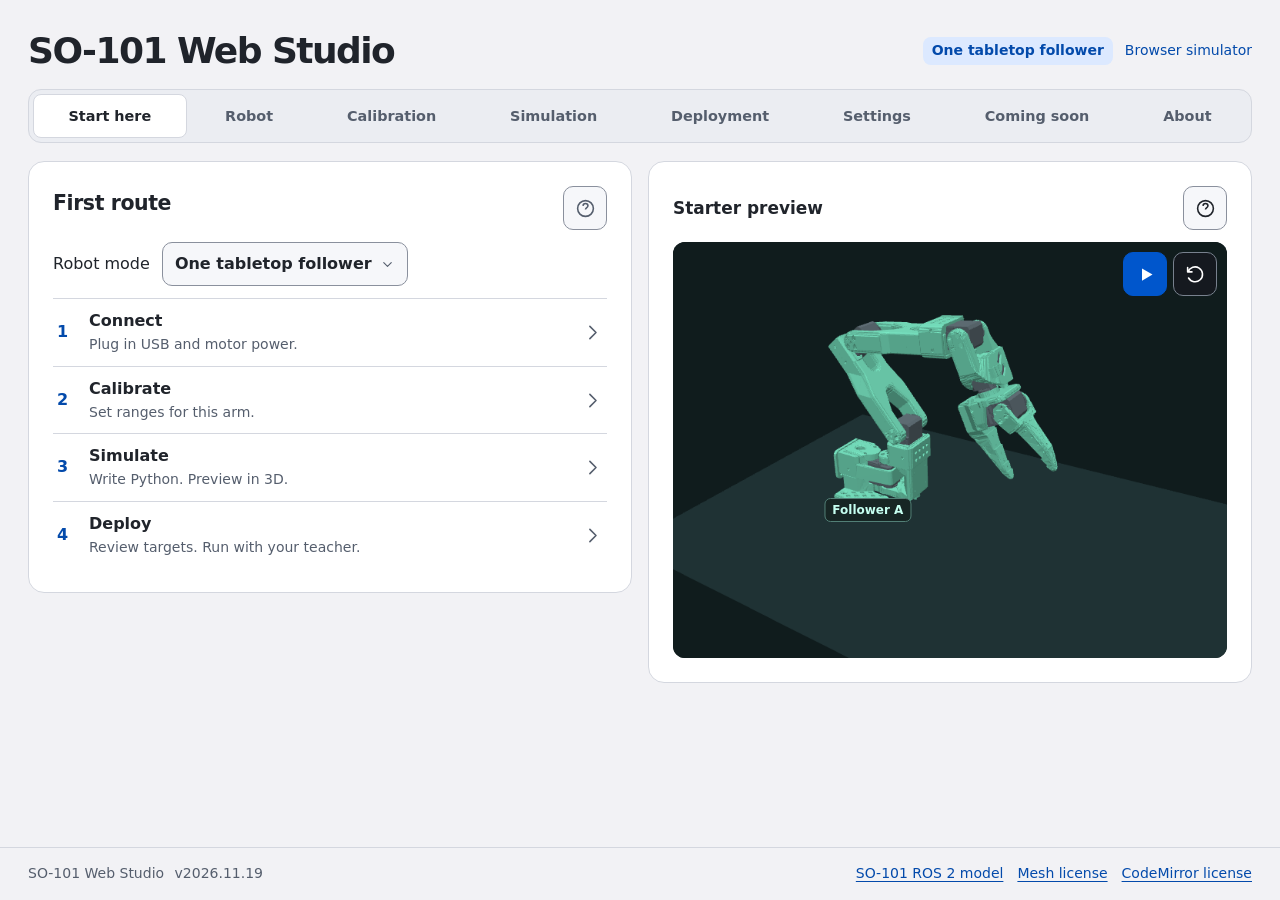
==== index.html @ 52e13923 "Give each arm independent cards and require explicit route targets" ====
<!doctype html>
<html lang="en">
<meta charset="utf-8">
<meta name="viewport" content="width=device-width,initial-scale=1">
<title>SO-101 Web Studio</title>
<link rel="stylesheet" href="vendor/codemirror.css">
<link rel="stylesheet" href="vendor/codemirror-theme.css">
<link rel="stylesheet" href="vendor/codemirror-hint.css">
<link rel="stylesheet" href="studio.css?v=independent-cards">
<link rel="stylesheet" href="studio-editor.css?v=export-editor">
<link rel="stylesheet" href="codebook.css?v=independent-cards">
<svg class="studio-glyphs" xmlns="http://www.w3.org/2000/svg" aria-hidden="true" width="0" height="0">
  <symbol id="glyph-help" viewBox="0 0 24 24"><circle cx="12" cy="12" r="9"/><path d="M9.2 9a2.8 2.8 0 0 1 5.6 0c0 2-2.8 2.1-2.8 4.2m0 3.2h.01"/></symbol>
  <symbol id="glyph-close" viewBox="0 0 24 24"><path d="m6 6 12 12M18 6 6 18"/></symbol>
  <symbol id="glyph-expand" viewBox="0 0 24 24"><path d="M8 4H4v4m12-4h4v4M4 16v4h4m12-4v4h-4"/></symbol>
  <symbol id="glyph-collapse" viewBox="0 0 24 24"><path d="M4 8h4V4m12 4h-4V4M4 16h4v4m12-4h-4v4"/></symbol>
  <symbol id="glyph-play" viewBox="0 0 24 24"><path d="m8 5 12 7-12 7z" fill="currentColor" stroke="none"/></symbol>
  <symbol id="glyph-stop" viewBox="0 0 24 24"><rect x="6" y="6" width="12" height="12" rx="2" fill="currentColor" stroke="none"/></symbol>
  <symbol id="glyph-reset" viewBox="0 0 24 24"><path d="M3 4v5h5M3.5 9a8.5 8.5 0 1 1 .6 7"/></symbol>
  <symbol id="glyph-sidebar" viewBox="0 0 24 24"><rect x="3" y="5" width="18" height="14" rx="2"/><path d="M14 5v14m3-10h1m-1 3h1"/></symbol>
  <symbol id="glyph-next" viewBox="0 0 24 24"><path d="m9 5 7 7-7 7"/></symbol>
  <symbol id="glyph-download" viewBox="0 0 24 24"><path d="M12 3v12m-4-4 4 4 4-4M4 16v4h16v-4"/></symbol>
  <symbol id="glyph-upload" viewBox="0 0 24 24"><path d="M12 16V4m-4 4 4-4 4 4M4 16v4h16v-4"/></symbol>
  <symbol id="glyph-copy" viewBox="0 0 24 24"><rect x="8" y="8" width="12" height="12" rx="2"/><path d="M16 4H6a2 2 0 0 0-2 2v10"/></symbol>
  <symbol id="glyph-folder" viewBox="0 0 24 24"><path d="M3 7a2 2 0 0 1 2-2h5l2 2h7a2 2 0 0 1 2 2v8a2 2 0 0 1-2 2H5a2 2 0 0 1-2-2z"/></symbol>
  <symbol id="glyph-trash" viewBox="0 0 24 24"><path d="M4 7h16M9 7V4h6v3m3 0-1 13H7L6 7m4 4v5m4-5v5"/></symbol>
  <symbol id="glyph-save" viewBox="0 0 24 24"><path d="M5 3h12l4 4v14H3V3h2m3 0v6h8V3M7 21v-8h10v8"/></symbol>
  <symbol id="glyph-chevron" viewBox="0 0 24 24"><path d="m6 9 6 6 6-6"/></symbol>
  <symbol id="glyph-check" viewBox="0 0 24 24"><path d="m5 12 4 4L19 6"/></symbol>
  <symbol id="glyph-code" viewBox="0 0 24 24"><path d="m8 7-5 5 5 5m8-10 5 5-5 5m-3-13-2 16"/></symbol>
  <symbol id="glyph-eye" viewBox="0 0 24 24"><path d="M2 12s3.6-6 10-6 10 6 10 6-3.6 6-10 6-10-6-10-6Z"/><circle cx="12" cy="12" r="2.5"/></symbol>
  <symbol id="glyph-new-file" viewBox="0 0 24 24"><path d="M13 3H6a2 2 0 0 0-2 2v14a2 2 0 0 0 2 2h12a2 2 0 0 0 2-2V10l-7-7Zm0 0v7h7M12 13v5m-2.5-2.5h5"/></symbol>
  <symbol id="glyph-search" viewBox="0 0 24 24"><circle cx="10.5" cy="10.5" r="5.7"/><path d="m15 15 5 5"/></symbol>
  <symbol id="glyph-position" viewBox="0 0 24 24"><circle cx="12" cy="12" r="5.5"/><circle cx="12" cy="12" r="1.7"/><path d="M12 2v3m0 14v3M2 12h3m14 0h3"/></symbol>
  <symbol id="glyph-more" viewBox="0 0 24 24"><circle cx="5" cy="12" r="1"/><circle cx="12" cy="12" r="1"/><circle cx="19" cy="12" r="1"/></symbol>
  <symbol id="glyph-archive" viewBox="0 0 24 24"><rect x="3" y="4" width="18" height="5" rx="1"/><path d="M5 9v10a1 1 0 0 0 1 1h12a1 1 0 0 0 1-1V9m-9 4h4"/></symbol>
  <symbol id="glyph-attach" viewBox="0 0 24 24"><path d="M9 15l6-6m-8 7-1 1a3 3 0 0 1-4-4l5-5a3 3 0 0 1 4 0m6 0 1-1a3 3 0 0 1 4 4l-5 5a3 3 0 0 1-4 0"/></symbol>
  <symbol id="glyph-settings" viewBox="0 0 24 24"><path d="M4 7h16M4 17h16M8 4v6m8 4v6"/><circle cx="8" cy="7" r="2"/><circle cx="16" cy="17" r="2"/></symbol>
</svg>
<main id="studio">
<header>
  <h1>SO-101 Web Studio</h1>
  <div class="studio-header-status">
    <p id="mode-status" role="status"></p>
    <p id="connection" class="status" role="status">Browser simulator</p>
  </div>
</header>
<nav aria-label="Studio workspace" role="tablist" class="workspace-tabs">
  <button type="button" id="tab-getting-started" role="tab" aria-selected="true" aria-controls="getting-started" tabindex="0" data-view="getting-started">Start here</button>
  <button type="button" id="tab-hardware" role="tab" aria-selected="false" aria-controls="hardware" tabindex="-1" data-view="hardware">Robot</button>
  <button type="button" id="tab-calibration" role="tab" aria-selected="false" aria-controls="calibration" tabindex="-1" data-view="calibration">Calibration</button>
  <button type="button" id="tab-program" role="tab" aria-selected="false" aria-controls="program" tabindex="-1" data-view="program">Simulation</button>
  <button type="button" id="tab-deployment" role="tab" aria-selected="false" aria-controls="deployment" tabindex="-1" data-view="deployment">Deployment</button>
  <button type="button" id="tab-settings" role="tab" aria-selected="false" aria-controls="settings" tabindex="-1" data-view="settings">Settings</button>
  <button type="button" id="tab-roadmap" role="tab" aria-selected="false" aria-controls="roadmap" tabindex="-1" data-view="roadmap">Coming soon</button>
  <button type="button" id="tab-about" role="tab" aria-selected="false" aria-controls="about" tabindex="-1" data-view="about">About</button>
</nav>
<div class="workspace-tools" aria-label="Workspace tools">
  <button id="codebook-switch" type="button" class="icon-action" role="switch" aria-label="Codebook" aria-checked="false" aria-controls="codebook-panel" hidden><svg viewBox="0 0 24 24" width="21" height="21" fill="none" stroke="currentColor" stroke-width="1.8" stroke-linecap="round" stroke-linejoin="round" aria-hidden="true" focusable="false"><use href="#glyph-sidebar"/></svg></button>
</div>
<section id="getting-started" role="tabpanel" aria-labelledby="tab-getting-started">
  <div class="start-layout">
    <div class="start-steps">
      <div class="rail"><h2>First route</h2><button type="button" class="icon-action card-help" data-help-view="getting-started" aria-label="Help with robot mode" aria-haspopup="dialog"><svg viewBox="0 0 24 24" width="21" height="21" fill="none" stroke="currentColor" stroke-width="1.8" aria-hidden="true"><use href="#glyph-help"/></svg></button></div>
      <div class="mode-picker">
        <label for="robot-mode">Robot mode</label>
        <select id="robot-mode"></select>
      </div>
      <p id="mode-message" class="status" role="status"></p>
      <ol aria-label="First route steps">
        <li><button type="button" data-open-tab="hardware"><span><strong>Connect</strong><small id="guide-connect-step">Plug in USB and motor power.</small></span><svg viewBox="0 0 24 24" width="21" height="21" fill="none" stroke="currentColor" stroke-width="1.8" stroke-linecap="round" stroke-linejoin="round" aria-hidden="true" focusable="false"><use href="#glyph-next"/></svg></button></li>
        <li><button type="button" data-open-tab="calibration"><span><strong>Calibrate</strong><small id="guide-calibrate-step">Set ranges for this arm.</small></span><svg viewBox="0 0 24 24" width="21" height="21" fill="none" stroke="currentColor" stroke-width="1.8" stroke-linecap="round" stroke-linejoin="round" aria-hidden="true" focusable="false"><use href="#glyph-next"/></svg></button></li>
        <li><button type="button" data-open-tab="program"><span><strong>Simulate</strong><small>Write Python. Preview in 3D.</small></span><svg viewBox="0 0 24 24" width="21" height="21" fill="none" stroke="currentColor" stroke-width="1.8" stroke-linecap="round" stroke-linejoin="round" aria-hidden="true" focusable="false"><use href="#glyph-next"/></svg></button></li>
        <li><button type="button" data-open-tab="deployment"><span><strong>Deploy</strong><small>Review targets. Run with your teacher.</small></span><svg viewBox="0 0 24 24" width="21" height="21" fill="none" stroke="currentColor" stroke-width="1.8" stroke-linecap="round" stroke-linejoin="round" aria-hidden="true" focusable="false"><use href="#glyph-next"/></svg></button></li>
      </ol>
    </div>
    <section class="panel start-demo" aria-labelledby="guide-example">
      <div class="rail"><h3 id="guide-example">Starter preview</h3><button type="button" class="icon-action card-help" data-help-view="preview" aria-label="Help with starter preview" aria-haspopup="dialog"><svg viewBox="0 0 24 24" width="21" height="21" fill="none" stroke="currentColor" stroke-width="1.8" aria-hidden="true"><use href="#glyph-help"/></svg></button></div>
      <div class="preview-stage">
        <canvas id="guide-model" width="720" height="540" tabindex="0" aria-label="Starter preview. Drag or use arrow keys to orbit."></canvas>
        <span id="guide-label-a" class="preview-label" hidden></span>
        <span id="guide-label-b" class="preview-label follower-b" hidden></span>
        <div class="preview-reset preview-actions">
        <button id="guide-play" type="button" class="icon-action primary" aria-label="Play 3D example" disabled><svg viewBox="0 0 24 24" width="21" height="21" fill="none" stroke="currentColor" stroke-width="1.8" stroke-linecap="round" stroke-linejoin="round" aria-hidden="true" focusable="false"><use href="#glyph-play"/></svg></button>
        <button id="guide-camera" type="button" class="icon-action" aria-label="Reset demo view"><svg viewBox="0 0 24 24" width="21" height="21" fill="none" stroke="currentColor" stroke-width="1.8" stroke-linecap="round" stroke-linejoin="round" aria-hidden="true" focusable="false"><use href="#glyph-reset"/></svg></button>
        </div>
      </div>
      <p id="guide-status" class="status" role="status"></p>
    </section>
  </div>
</section>
<div id="program" role="tabpanel" aria-labelledby="tab-program" class="grid" hidden>
  <section class="panel" id="program-editor">
    <div class="rail"><h2><label for="code">Python editor</label></h2><button type="button" class="icon-action card-help" data-help-view="program" aria-label="Help with Python editor" aria-haspopup="dialog"><svg viewBox="0 0 24 24" width="21" height="21" fill="none" stroke="currentColor" stroke-width="1.8" aria-hidden="true"><use href="#glyph-help"/></svg></button></div>
    <div class="editor-toolbar">
      <div class="editor-file-tools">
        <input id="program-name" aria-label="Program name" title="Program name" placeholder="Program name" maxlength="60" value="my-route" autocomplete="off" spellcheck="false">
        <button id="program-save" type="button" class="icon-action" aria-label="Save in browser"><svg viewBox="0 0 24 24" width="21" height="21" fill="none" stroke="currentColor" stroke-width="1.8" stroke-linecap="round" stroke-linejoin="round" aria-hidden="true" focusable="false"><use href="#glyph-save"/></svg></button>
        <button id="program-files" type="button" class="dropdown-trigger file-trigger" aria-haspopup="menu" aria-expanded="false" aria-controls="program-menu" data-studio-menu><svg viewBox="0 0 24 24" width="21" height="21" fill="none" stroke="currentColor" stroke-width="1.8" stroke-linecap="round" stroke-linejoin="round" aria-hidden="true" focusable="false"><use href="#glyph-folder"/></svg><span>Files</span><svg viewBox="0 0 24 24" width="21" height="21" fill="none" stroke="currentColor" stroke-width="1.8" stroke-linecap="round" stroke-linejoin="round" aria-hidden="true" focusable="false"><use href="#glyph-chevron"/></svg></button>
      </div>
      <div class="panel-tools">
        <button id="preview" type="button" class="icon-action primary" aria-label="Preview in 3D"><svg viewBox="0 0 24 24" width="21" height="21" fill="none" stroke="currentColor" stroke-width="1.8" stroke-linecap="round" stroke-linejoin="round" aria-hidden="true" focusable="false"><use href="#glyph-play"/></svg></button>
        <button id="stop-preview" type="button" class="icon-action" aria-label="Stop preview" disabled><svg viewBox="0 0 24 24" width="21" height="21" fill="none" stroke="currentColor" stroke-width="1.8" stroke-linecap="round" stroke-linejoin="round" aria-hidden="true" focusable="false"><use href="#glyph-stop"/></svg></button>
        <button id="expand-editor" type="button" class="icon-action" aria-pressed="false" aria-label="Expand editor"><svg viewBox="0 0 24 24" width="21" height="21" fill="none" stroke="currentColor" stroke-width="1.8" stroke-linecap="round" stroke-linejoin="round" aria-hidden="true" focusable="false"><use href="#glyph-expand"/></svg></button>
      </div>
    </div>
    <div class="editor-frame" id="editor-frame"><div class="editor-gutter" aria-hidden="true" id="code-lines">1</div><textarea id="code" spellcheck="false" autocomplete="off" autocapitalize="off" aria-label="Python program"></textarea></div>
    <p id="program-status" class="status" role="status"></p>
    <input type="file" id="program-file" accept=".py,.json" hidden>
    <div id="program-menu" class="studio-dropdown file-menu" role="menu" aria-labelledby="program-files" popover="auto">
      <div role="group" aria-label="Saved programs and files">
        <div class="menu-heading" aria-hidden="true">Programs and files</div>
        <button id="saved-programs" type="button" role="menuitem" tabindex="-1" aria-haspopup="dialog"><svg viewBox="0 0 24 24" width="21" height="21" fill="none" stroke="currentColor" stroke-width="1.8" stroke-linecap="round" stroke-linejoin="round" aria-hidden="true" focusable="false"><use href="#glyph-folder"/></svg><span>Saved programs…</span></button>
        <button id="program-import" type="button" role="menuitem" tabindex="-1"><svg viewBox="0 0 24 24" width="21" height="21" fill="none" stroke="currentColor" stroke-width="1.8" stroke-linecap="round" stroke-linejoin="round" aria-hidden="true" focusable="false"><use href="#glyph-upload"/></svg><span>Import Python or route JSON…</span></button>
        <button id="program-download" type="button" role="menuitem" tabindex="-1"><svg viewBox="0 0 24 24" width="21" height="21" fill="none" stroke="currentColor" stroke-width="1.8" stroke-linecap="round" stroke-linejoin="round" aria-hidden="true" focusable="false"><use href="#glyph-download"/></svg><span>Download Python source</span></button>
      </div>
      <div role="group" aria-label="LeRobot export">
        <div class="menu-heading" aria-hidden="true">LeRobot export</div>
        <button id="generate-function" type="button" role="menuitem" aria-haspopup="dialog" tabindex="-1"><svg viewBox="0 0 24 24" width="21" height="21" fill="none" stroke="currentColor" stroke-width="1.8" stroke-linecap="round" stroke-linejoin="round" aria-hidden="true" focusable="false"><use href="#glyph-code"/></svg><span>Generate LeRobot function</span></button>
      </div>
    </div>
  </section>
  <section id="simulation-side-panel" class="panel" aria-labelledby="side-panel-heading">
    <div class="rail"><h2 id="side-panel-heading">3D preview</h2><button type="button" class="icon-action card-help" data-help-view="preview" aria-label="Help with 3D preview" aria-haspopup="dialog"><svg viewBox="0 0 24 24" width="21" height="21" fill="none" stroke="currentColor" stroke-width="1.8" aria-hidden="true"><use href="#glyph-help"/></svg></button></div>
    <div id="viewer-panel">
      <div class="preview-stage">
        <canvas id="viewer" width="720" height="540" tabindex="0" aria-label="SO-101 preview. Drag or use arrow keys to orbit."></canvas>
        <span id="viewer-label-a" class="preview-label" hidden></span>
        <span id="viewer-label-b" class="preview-label follower-b" hidden></span>
        <button id="camera" type="button" class="icon-action preview-reset" aria-label="Reset view"><svg viewBox="0 0 24 24" width="21" height="21" fill="none" stroke="currentColor" stroke-width="1.8" stroke-linecap="round" stroke-linejoin="round" aria-hidden="true" focusable="false"><use href="#glyph-reset"/></svg></button>
      </div>
      <p id="live-pose-status" class="status" role="status" hidden></p>
      <p id="active-motor" role="status" hidden></p>
      <p id="preview-status" class="status" role="status"></p>
    </div>
  </section>
  <section id="codebook-panel" class="panel" aria-labelledby="codebook-title" hidden>
    <div class="rail"><h2 id="codebook-title" tabindex="-1">Python Codebook</h2><div class="panel-tools"><button type="button" class="icon-action card-help" data-help-view="codebook" aria-label="Help with Codebook" aria-haspopup="dialog"><svg viewBox="0 0 24 24" width="21" height="21" fill="none" stroke="currentColor" stroke-width="1.8" aria-hidden="true"><use href="#glyph-help"/></svg></button>
      <button id="close-codebook" class="icon-action" type="button" aria-label="Close Codebook"><svg viewBox="0 0 24 24" width="21" height="21" fill="none" stroke="currentColor" stroke-width="1.8" stroke-linecap="round" stroke-linejoin="round" aria-hidden="true" focusable="false"><use href="#glyph-close"/></svg></button>
    </div>
    </div>
      <div class="codebook-body" tabindex="0" role="region" aria-label="Python examples and motor reference">
        <p id="codebook-mode-note"></p>
        <h3>Motor ranges</h3>
        <p id="range-note">Select a motor to highlight it. Use the copy icon for its Python key. A connected arm uses its own calibration.</p>
        <div class="motor-guide">
          <div class="motor-figure">
            <figure class="motor-stage">
              <canvas id="motor-viewer" width="640" height="480" tabindex="0" aria-label="SO-101 motor model. Drag or use the arrow keys to turn the view."></canvas>
              <figcaption class="motor-caption" role="status">
                <strong id="motor-name">Shoulder pan</strong>
                <span id="motor-range"></span>
                <p id="motor-motion"></p>
              </figcaption>
            </figure>
            <p id="motor-view-error" role="status" hidden>The 3D view is unavailable. You can still select a motor and read its range.</p>
            <button id="motor-camera" type="button" class="icon-action" aria-label="Reset motor view"><svg viewBox="0 0 24 24" width="21" height="21" fill="none" stroke="currentColor" stroke-width="1.8" stroke-linecap="round" stroke-linejoin="round" aria-hidden="true" focusable="false"><use href="#glyph-reset"/></svg></button>
          </div>
          <table aria-label="SO-101 motor ranges and Python keys" aria-describedby="range-note">
            <thead><tr><th scope="col">Motor and Python key</th><th scope="col">Default range</th></tr></thead>
            <tbody>
              <tr><th scope="row"><div class="motor-row-controls"><button type="button" data-motor="shoulder_pan" data-motion="Turns the base left or right." aria-pressed="true"><span class="motor-label">Shoulder pan</span></button><div class="motor-key-list"><div><code>A.shoulder_pan.pos</code><button type="button" class="icon-action copy-codebook" data-copy-key="A.shoulder_pan.pos" aria-label="Copy A.shoulder_pan.pos"><svg viewBox="0 0 24 24" width="18" height="18" fill="none" stroke="currentColor" stroke-width="1.8" stroke-linecap="round" stroke-linejoin="round" aria-hidden="true" focusable="false"><use href="#glyph-copy"/></svg></button></div><div data-mode="dual" hidden><code>B.shoulder_pan.pos</code><button type="button" class="icon-action copy-codebook" data-copy-key="B.shoulder_pan.pos" aria-label="Copy B.shoulder_pan.pos"><svg viewBox="0 0 24 24" width="18" height="18" fill="none" stroke="currentColor" stroke-width="1.8" stroke-linecap="round" stroke-linejoin="round" aria-hidden="true" focusable="false"><use href="#glyph-copy"/></svg></button></div></div></div></th><td class="default-range"></td></tr>
              <tr><th scope="row"><div class="motor-row-controls"><button type="button" data-motor="shoulder_lift" data-motion="Raises or lowers the upper arm." aria-pressed="false"><span class="motor-label">Shoulder lift</span></button><div class="motor-key-list"><div><code>A.shoulder_lift.pos</code><button type="button" class="icon-action copy-codebook" data-copy-key="A.shoulder_lift.pos" aria-label="Copy A.shoulder_lift.pos"><svg viewBox="0 0 24 24" width="18" height="18" fill="none" stroke="currentColor" stroke-width="1.8" stroke-linecap="round" stroke-linejoin="round" aria-hidden="true" focusable="false"><use href="#glyph-copy"/></svg></button></div><div data-mode="dual" hidden><code>B.shoulder_lift.pos</code><button type="button" class="icon-action copy-codebook" data-copy-key="B.shoulder_lift.pos" aria-label="Copy B.shoulder_lift.pos"><svg viewBox="0 0 24 24" width="18" height="18" fill="none" stroke="currentColor" stroke-width="1.8" stroke-linecap="round" stroke-linejoin="round" aria-hidden="true" focusable="false"><use href="#glyph-copy"/></svg></button></div></div></div></th><td class="default-range"></td></tr>
              <tr><th scope="row"><div class="motor-row-controls"><button type="button" data-motor="elbow_flex" data-motion="Bends or straightens the elbow." aria-pressed="false"><span class="motor-label">Elbow flex</span></button><div class="motor-key-list"><div><code>A.elbow_flex.pos</code><button type="button" class="icon-action copy-codebook" data-copy-key="A.elbow_flex.pos" aria-label="Copy A.elbow_flex.pos"><svg viewBox="0 0 24 24" width="18" height="18" fill="none" stroke="currentColor" stroke-width="1.8" stroke-linecap="round" stroke-linejoin="round" aria-hidden="true" focusable="false"><use href="#glyph-copy"/></svg></button></div><div data-mode="dual" hidden><code>B.elbow_flex.pos</code><button type="button" class="icon-action copy-codebook" data-copy-key="B.elbow_flex.pos" aria-label="Copy B.elbow_flex.pos"><svg viewBox="0 0 24 24" width="18" height="18" fill="none" stroke="currentColor" stroke-width="1.8" stroke-linecap="round" stroke-linejoin="round" aria-hidden="true" focusable="false"><use href="#glyph-copy"/></svg></button></div></div></div></th><td class="default-range"></td></tr>
              <tr><th scope="row"><div class="motor-row-controls"><button type="button" data-motor="wrist_flex" data-motion="Tilts the gripper up or down." aria-pressed="false"><span class="motor-label">Wrist flex</span></button><div class="motor-key-list"><div><code>A.wrist_flex.pos</code><button type="button" class="icon-action copy-codebook" data-copy-key="A.wrist_flex.pos" aria-label="Copy A.wrist_flex.pos"><svg viewBox="0 0 24 24" width="18" height="18" fill="none" stroke="currentColor" stroke-width="1.8" stroke-linecap="round" stroke-linejoin="round" aria-hidden="true" focusable="false"><use href="#glyph-copy"/></svg></button></div><div data-mode="dual" hidden><code>B.wrist_flex.pos</code><button type="button" class="icon-action copy-codebook" data-copy-key="B.wrist_flex.pos" aria-label="Copy B.wrist_flex.pos"><svg viewBox="0 0 24 24" width="18" height="18" fill="none" stroke="currentColor" stroke-width="1.8" stroke-linecap="round" stroke-linejoin="round" aria-hidden="true" focusable="false"><use href="#glyph-copy"/></svg></button></div></div></div></th><td class="default-range"></td></tr>
              <tr><th scope="row"><div class="motor-row-controls"><button type="button" data-motor="wrist_roll" data-motion="Twists the gripper like a doorknob." aria-pressed="false"><span class="motor-label">Wrist roll</span></button><div class="motor-key-list"><div><code>A.wrist_roll.pos</code><button type="button" class="icon-action copy-codebook" data-copy-key="A.wrist_roll.pos" aria-label="Copy A.wrist_roll.pos"><svg viewBox="0 0 24 24" width="18" height="18" fill="none" stroke="currentColor" stroke-width="1.8" stroke-linecap="round" stroke-linejoin="round" aria-hidden="true" focusable="false"><use href="#glyph-copy"/></svg></button></div><div data-mode="dual" hidden><code>B.wrist_roll.pos</code><button type="button" class="icon-action copy-codebook" data-copy-key="B.wrist_roll.pos" aria-label="Copy B.wrist_roll.pos"><svg viewBox="0 0 24 24" width="18" height="18" fill="none" stroke="currentColor" stroke-width="1.8" stroke-linecap="round" stroke-linejoin="round" aria-hidden="true" focusable="false"><use href="#glyph-copy"/></svg></button></div></div></div></th><td class="default-range"></td></tr>
              <tr><th scope="row"><div class="motor-row-controls"><button type="button" data-motor="gripper" data-motion="Opens or closes the jaws." aria-pressed="false"><span class="motor-label">Gripper</span></button><div class="motor-key-list"><div><code>A.gripper.pos</code><button type="button" class="icon-action copy-codebook" data-copy-key="A.gripper.pos" aria-label="Copy A.gripper.pos"><svg viewBox="0 0 24 24" width="18" height="18" fill="none" stroke="currentColor" stroke-width="1.8" stroke-linecap="round" stroke-linejoin="round" aria-hidden="true" focusable="false"><use href="#glyph-copy"/></svg></button></div><div data-mode="dual" hidden><code>B.gripper.pos</code><button type="button" class="icon-action copy-codebook" data-copy-key="B.gripper.pos" aria-label="Copy B.gripper.pos"><svg viewBox="0 0 24 24" width="18" height="18" fill="none" stroke="currentColor" stroke-width="1.8" stroke-linecap="round" stroke-linejoin="round" aria-hidden="true" focusable="false"><use href="#glyph-copy"/></svg></button></div></div></div></th><td class="default-range"></td></tr>
            </tbody>
          </table>
        </div>
        <p id="codebook-copy-status" class="status" role="status"></p>

        <div class="code-example-title"><h3>1. Give a motor a target angle</h3><button type="button" class="icon-action copy-codebook" data-copy-example="codebook-example-1" aria-label="Copy example — 1. Give a motor a target angle"><svg viewBox="0 0 24 24" width="18" height="18" fill="none" stroke="currentColor" stroke-width="1.8" stroke-linecap="round" stroke-linejoin="round" aria-hidden="true" focusable="false"><use href="#glyph-copy"/></svg></button></div>
        <pre><code id="codebook-example-1">def route(robot):
    robot.send_action({"A.wrist_roll.pos": -5})
    robot.send_action({"A.wrist_roll.pos": 0})</code></pre>
        <ol>
          <li><code>def route(robot):</code> names the function. Indent its instructions by four spaces.</li>
          <li><code>robot.send_action(...)</code> gives one motor a target. The quoted key picks the motor and the number sets the angle in degrees.</li>
          <li>The wrist goes to −5° first and then 0°. Change −5 to −10 and preview again to see the difference.</li>
        </ol>

        <div class="code-example-title"><h3>2. Move a few degrees from where you start</h3><button type="button" class="icon-action copy-codebook" data-copy-example="codebook-example-2" aria-label="Copy example — 2. Move a few degrees from where you start"><svg viewBox="0 0 24 24" width="18" height="18" fill="none" stroke="currentColor" stroke-width="1.8" stroke-linecap="round" stroke-linejoin="round" aria-hidden="true" focusable="false"><use href="#glyph-copy"/></svg></button></div>
        <pre><code id="codebook-example-2">def route(robot):
    start = robot.get_observation()
    robot.send_action({"A.shoulder_pan.pos": start["A.shoulder_pan.pos"] + 8})
    robot.send_action({"A.shoulder_pan.pos": start["A.shoulder_pan.pos"]})</code></pre>
        <p><code>get_observation()</code> records the route’s starting positions. <code>start["shoulder_pan.pos"]</code> picks the base angle from those readings. If it starts at 10°, adding 8 sends it to 18°. The last line sends it back to 10°. You can skip the observation line when all targets are fixed numbers. Every key still starts with A. or B.</p>

        <div class="code-example-title"><h3>3. Open and close the gripper</h3><button type="button" class="icon-action copy-codebook" data-copy-example="codebook-example-3" aria-label="Copy example — 3. Open and close the gripper"><svg viewBox="0 0 24 24" width="18" height="18" fill="none" stroke="currentColor" stroke-width="1.8" stroke-linecap="round" stroke-linejoin="round" aria-hidden="true" focusable="false"><use href="#glyph-copy"/></svg></button></div>
        <pre><code id="codebook-example-3">def route(robot):
    robot.send_action({"A.gripper.pos": 45})
    robot.send_action({"A.gripper.pos": 33})</code></pre>
        <p>The gripper uses a percentage of its travel, from 0 to 100.</p>

        <div class="code-example-title"><h3>4. Move two joints together</h3><button type="button" class="icon-action copy-codebook" data-copy-example="codebook-example-4" aria-label="Copy example — 4. Move two joints together"><svg viewBox="0 0 24 24" width="18" height="18" fill="none" stroke="currentColor" stroke-width="1.8" stroke-linecap="round" stroke-linejoin="round" aria-hidden="true" focusable="false"><use href="#glyph-copy"/></svg></button></div>
        <pre><code id="codebook-example-4">def route(robot):
    wrist_angle: float = -5.0
    robot.send_action({
        "A.wrist_roll.pos": wrist_angle,
        "A.gripper.pos": 45,
    })
    robot.send_action({"A.wrist_roll.pos": 0, "A.gripper.pos": 33})</code></pre>
        <p>Targets inside the same <code>send_action()</code> move together. Studio waits for both targets before starting the next call. The optional <code>: float</code> type hint tells readers that the variable can contain a decimal. Use <code>: int</code> for a whole number. Type <code>robot.</code> or start typing a quoted joint key for suggestions.</p>
        <p>Try grouped moves in the 3D preview first. For a physical run, connect a calibrated arm by USB and check the path of all moving joints together before confirming.</p>

        <section id="codebook-dual-example" hidden>
        <div class="code-example-title"><h3>Move both arms and return to rest</h3><button type="button" class="icon-action copy-codebook" data-copy-example="codebook-example-5" aria-label="Copy example — Move both arms and return to rest"><svg viewBox="0 0 24 24" width="18" height="18" fill="none" stroke="currentColor" stroke-width="1.8" stroke-linecap="round" stroke-linejoin="round" aria-hidden="true" focusable="false"><use href="#glyph-copy"/></svg></button></div>
        <pre><code id="codebook-example-5">def route(robot):
    start = robot.get_observation()
    robot.send_action({
        "A.wrist_roll.pos": start["A.wrist_roll.pos"] - 5,
        "B.wrist_roll.pos": start["B.wrist_roll.pos"] + 5,
    })
    robot.send_action({
        "A.wrist_roll.pos": start["A.wrist_roll.pos"],
        "B.wrist_roll.pos": start["B.wrist_roll.pos"],
    })</code></pre>
        <ol>
          <li>A is the robot’s right arm. B is its left arm. Both face forward in the shared preview.</li>
          <li><code>start</code> records the starting positions. Each wrist’s starting angle is its rest target for this exercise.</li>
          <li>The first call moves A’s wrist −5° and B’s wrist +5° together. The second call returns both to their recorded angles.</li>
          <li>Preview first. Watch both wrist motors highlight during each step, then clear when the route ends.</li>
        </ol>
        <p>For a physical run, connect both arms and read each current pose before previewing. To start from saved rest, open Pose and rest in each arm’s actions menu and use Return to rest first.</p>
        </section>
        <div class="code-example-title"><h3>5. Repeat a move with a loop</h3><button type="button" class="icon-action copy-codebook" data-copy-example="codebook-example-6" aria-label="Copy example — 5. Repeat a move with a loop"><svg viewBox="0 0 24 24" width="18" height="18" fill="none" stroke="currentColor" stroke-width="1.8" stroke-linecap="round" stroke-linejoin="round" aria-hidden="true" focusable="false"><use href="#glyph-copy"/></svg></button></div>
        <pre><code id="codebook-example-6">def route(robot):
    start = robot.get_observation()
    turn = 6
    for attempt in range(2):
        robot.send_action({"A.shoulder_pan.pos": start["A.shoulder_pan.pos"] + (turn + attempt * 2)})
        robot.send_action({"A.shoulder_pan.pos": start["A.shoulder_pan.pos"]})</code></pre>
        <p><code>range(2)</code> repeats the indented lines twice. Python starts counting at 0, so the first turn adds 6° and the second adds 8°. Change <code>turn</code> to 3 and predict both turns before previewing. Keep each route to 32 moves or fewer.</p>

        <section data-mode="single">
        <div class="code-example-title"><h3>Export to your project</h3><button type="button" class="icon-action copy-codebook" data-copy-example="codebook-example-7" aria-label="Copy example — Export to your project"><svg viewBox="0 0 24 24" width="18" height="18" fill="none" stroke="currentColor" stroke-width="1.8" stroke-linecap="round" stroke-linejoin="round" aria-hidden="true" focusable="false"><use href="#glyph-copy"/></svg></button></div>
        <p>Open <strong>Files</strong> and choose <strong>Generate LeRobot function</strong>. The downloaded module uses your connected, calibrated <code>SO101Follower</code> with <code>use_degrees=True</code> and reads position feedback while moving.</p>
        <pre><code id="codebook-example-7">from my_route_lerobot import run_route

run_route(robot)</code></pre>
        </section>
        <section data-mode="dual" hidden>
          <h3>Save and export</h3>
          <p>Name the program and select the save icon to keep it in this browser. In Files, choose Download Python source to keep the full A/B route.</p>
          <p>Generate LeRobot function supports one named arm per export. Download Python source to keep a complete two-arm route.</p>
        </section>
        <p>In Web Studio, select <strong>Start here</strong> for connection and calibration instructions. After previewing, choose <strong>Prepare deployment</strong> and review the full route with your teacher. Select <strong>Confirm and run route</strong> once to run the moves in order.</p>
      </div>
  </section>
</div>
<div id="deployment" role="tabpanel" aria-labelledby="tab-deployment" class="grid" hidden>
  <section class="panel">
    <div class="rail"><h2>Route review</h2><button type="button" class="icon-action card-help" data-help-view="deployment" aria-label="Help with route review" aria-haspopup="dialog"><svg viewBox="0 0 24 24" width="21" height="21" fill="none" stroke="currentColor" stroke-width="1.8" aria-hidden="true"><use href="#glyph-help"/></svg></button></div>
    <p id="deployment-status" class="status" role="status">Connect a calibrated arm and preview your code to prepare a route.</p>
    <div class="actions"><button id="deploy" class="primary" disabled>Prepare deployment</button></div>
    <section id="replay" hidden>
      <h3 id="physical-title">Follower A</h3>
      <p id="step-status" class="status" role="status"></p>
      <p id="route-feedback" hidden></p>
      <ol id="route-targets" aria-label="Reviewed movement targets" hidden></ol>
      <div class="actions"><button id="move" class="primary">Confirm and run route</button><button id="stop-motion" class="stop labeled-action" disabled><svg viewBox="0 0 24 24" width="21" height="21" fill="none" stroke="currentColor" stroke-width="1.8" stroke-linecap="round" stroke-linejoin="round" aria-hidden="true" focusable="false"><use href="#glyph-stop"/></svg><span>Stop route</span></button><button id="discard">Discard remaining steps</button></div>
      <p id="move-result" class="status" role="status"></p>
    </section>
  </section>
</div>
<section id="hardware" role="tabpanel" aria-labelledby="tab-hardware" hidden>
  <div class="rail"><h2 id="hardware-title">Robot components</h2><span id="component-count"></span></div>
  <div id="robot-components" class="component-grid" aria-label="Robot components">
    <article id="component-A" class="component-card" aria-labelledby="component-title-A">
      <div class="rail"><h3 id="component-title-A">Arm A</h3><div class="panel-tools"><button type="button" class="icon-action card-help" data-help-view="hardware" data-help-component="A" aria-label="Help with arm A connection" aria-haspopup="dialog"><svg viewBox="0 0 24 24" width="21" height="21" fill="none" stroke="currentColor" stroke-width="1.8" aria-hidden="true"><use href="#glyph-help"/></svg></button></div></div>
      <p id="usb-status-A" class="component-state">Disconnected</p>
      <p id="component-servo-A" class="component-calibration">Servo settings · Not checked</p><p id="component-calibration-A" class="component-calibration">Calibration file · None selected</p>
      <div class="component-actions">
        <button type="button" class="primary" data-component="A" data-component-action="connect">Connect USB</button>
        <button id="component-menu-trigger-A" type="button" class="icon-action" aria-label="Arm A actions" aria-haspopup="menu" aria-expanded="false" aria-controls="component-menu-A" data-studio-menu><svg viewBox="0 0 24 24" width="21" height="21" fill="none" stroke="currentColor" stroke-width="1.8" aria-hidden="true"><use href="#glyph-more"/></svg></button>
        <div id="component-menu-A" class="studio-dropdown action-menu" role="menu" popover="auto" aria-label="Arm A actions"><button type="button" role="menuitem" tabindex="-1" data-component="A" data-component-action="controls"><svg viewBox="0 0 24 24" width="20" height="20" fill="none" stroke="currentColor" stroke-width="1.8" aria-hidden="true"><use href="#glyph-position"/></svg><span>Pose and rest</span></button><button type="button" role="menuitem" tabindex="-1" data-component="A" data-component-action="calibration"><svg viewBox="0 0 24 24" width="20" height="20" fill="none" stroke="currentColor" stroke-width="1.8" aria-hidden="true"><use href="#glyph-settings"/></svg><span>Calibration</span></button><button type="button" role="menuitem" tabindex="-1" data-component="A" data-component-action="settings"><svg viewBox="0 0 24 24" width="20" height="20" fill="none" stroke="currentColor" stroke-width="1.8" aria-hidden="true"><use href="#glyph-settings"/></svg><span>Settings</span></button></div>
      </div>
    </article>
    <article id="component-B" class="component-card" aria-labelledby="component-title-B" hidden>
      <div class="rail"><h3 id="component-title-B">Left arm</h3><div class="panel-tools"><button type="button" class="icon-action card-help" data-help-view="hardware" data-help-component="B" aria-label="Help with arm B connection" aria-haspopup="dialog"><svg viewBox="0 0 24 24" width="21" height="21" fill="none" stroke="currentColor" stroke-width="1.8" aria-hidden="true"><use href="#glyph-help"/></svg></button></div></div>
      <p id="usb-status-B" class="component-state">Disconnected</p>
      <p id="component-servo-B" class="component-calibration">Servo settings · Not checked</p><p id="component-calibration-B" class="component-calibration">Calibration file · None selected</p>
      <div class="component-actions">
        <button type="button" class="primary" data-component="B" data-component-action="connect">Connect USB</button>
        <button id="component-menu-trigger-B" type="button" class="icon-action" aria-label="Arm B actions" aria-haspopup="menu" aria-expanded="false" aria-controls="component-menu-B" data-studio-menu><svg viewBox="0 0 24 24" width="21" height="21" fill="none" stroke="currentColor" stroke-width="1.8" aria-hidden="true"><use href="#glyph-more"/></svg></button>
        <div id="component-menu-B" class="studio-dropdown action-menu" role="menu" popover="auto" aria-label="Arm B actions"><button type="button" role="menuitem" tabindex="-1" data-component="B" data-component-action="controls"><svg viewBox="0 0 24 24" width="20" height="20" fill="none" stroke="currentColor" stroke-width="1.8" aria-hidden="true"><use href="#glyph-position"/></svg><span>Pose and rest</span></button><button type="button" role="menuitem" tabindex="-1" data-component="B" data-component-action="calibration"><svg viewBox="0 0 24 24" width="20" height="20" fill="none" stroke="currentColor" stroke-width="1.8" aria-hidden="true"><use href="#glyph-settings"/></svg><span>Calibration</span></button><button type="button" role="menuitem" tabindex="-1" data-component="B" data-component-action="settings"><svg viewBox="0 0 24 24" width="20" height="20" fill="none" stroke="currentColor" stroke-width="1.8" aria-hidden="true"><use href="#glyph-settings"/></svg><span>Settings</span></button></div>
      </div>
    </article>
  </div>
</section>
<div id="calibration" role="tabpanel" aria-labelledby="tab-calibration" hidden></div>
<div id="settings" role="tabpanel" aria-labelledby="tab-settings" class="component-grid" hidden></div>

<section id="roadmap" class="workspace-page" role="tabpanel" aria-labelledby="tab-roadmap" hidden>
  <h2>From SO-101 to XLeRobot</h2>
  <ol class="roadmap-list">
    <li data-task-stage="single"><h3><button class="roadmap-task" type="button" data-stage-action="single">One tabletop follower<svg viewBox="0 0 24 24" width="21" height="21" fill="none" stroke="currentColor" stroke-width="1.8" stroke-linecap="round" stroke-linejoin="round" aria-hidden="true" focusable="false"><use href="#glyph-next"/></svg></button></h3><span class="stage-status">Available now</span><p>Write a Python route, preview it in 3D, then replay it over USB on one SO-101.</p></li>
    <li data-task-stage="dual"><h3><button class="roadmap-task" type="button" data-stage-action="dual">Two tabletop followers<svg viewBox="0 0 24 24" width="21" height="21" fill="none" stroke="currentColor" stroke-width="1.8" stroke-linecap="round" stroke-linejoin="round" aria-hidden="true" focusable="false"><use href="#glyph-next"/></svg></button></h3><span class="stage-status">Classroom hardware now</span><p>Calibrate each arm, then connect both and program a route for one or both followers. No cameras needed.</p></li>
    <li data-task-stage="webcams" data-requires="Two USB webcams, camera access, and object tracking for each arm."><h3><button class="roadmap-task" type="button" data-stage-action="webcams">One webcam per arm<svg viewBox="0 0 24 24" width="21" height="21" fill="none" stroke="currentColor" stroke-width="1.8" stroke-linecap="round" stroke-linejoin="round" aria-hidden="true" focusable="false"><use href="#glyph-next"/></svg></button></h3><p>Use basic computer vision to find an object. Let each arm move to its own target.</p></li>
    <li data-task-stage="depth" data-requires="A shared depth camera and a common coordinate frame for both arms."><h3><button class="roadmap-task" type="button" data-stage-action="depth">Shared depth camera<svg viewBox="0 0 24 24" width="21" height="21" fill="none" stroke="currentColor" stroke-width="1.8" stroke-linecap="round" stroke-linejoin="round" aria-hidden="true" focusable="false"><use href="#glyph-next"/></svg></button></h3><p>Locate objects in 3D and coordinate the arms for tasks such as holding with one arm and picking with the other.</p></li>
    <li data-task-stage="base" data-requires="A mobile base, drive controller, and a tested stop control."><h3><button class="roadmap-task" type="button" data-stage-action="base">Cart and mobile base<svg viewBox="0 0 24 24" width="21" height="21" fill="none" stroke="currentColor" stroke-width="1.8" stroke-linecap="round" stroke-linejoin="round" aria-hidden="true" focusable="false"><use href="#glyph-next"/></svg></button></h3><p>Mount both arms on the base. Practise driving, turning, and stopping with the arms parked.</p></li>
    <li data-task-stage="navigation" data-requires="A working base, a depth camera, and obstacle detection."><h3><button class="roadmap-task" type="button" data-stage-action="navigation">Depth-based navigation<svg viewBox="0 0 24 24" width="21" height="21" fill="none" stroke="currentColor" stroke-width="1.8" stroke-linecap="round" stroke-linejoin="round" aria-hidden="true" focusable="false"><use href="#glyph-next"/></svg></button></h3><p>Use the depth camera to see obstacles and navigate to a target.</p></li>
    <li data-task-stage="pick" data-requires="Verified base navigation and tabletop grasp routines."><h3><button class="roadmap-task" type="button" data-stage-action="pick">Navigate, then grab<svg viewBox="0 0 24 24" width="21" height="21" fill="none" stroke="currentColor" stroke-width="1.8" stroke-linecap="round" stroke-linejoin="round" aria-hidden="true" focusable="false"><use href="#glyph-next"/></svg></button></h3><p>Drive to an object, stop and line up, then use the arms to pick it up.</p></li>
    <li data-task-stage="onboard" data-requires="A Raspberry Pi or similar onboard computer, compatible drivers, and a power supply."><h3><button class="roadmap-task" type="button" data-stage-action="onboard">Onboard XLeRobot<svg viewBox="0 0 24 24" width="21" height="21" fill="none" stroke="currentColor" stroke-width="1.8" stroke-linecap="round" stroke-linejoin="round" aria-hidden="true" focusable="false"><use href="#glyph-next"/></svg></button></h3><p>Move control from the laptop to a Raspberry Pi or similar onboard computer. Run navigation, vision, and arm control together.</p></li>
  </ol>
</section>
<section id="about" class="workspace-page" role="tabpanel" aria-labelledby="tab-about" hidden>
  <h2>About Web Studio</h2>
  <p>Students learn to program a robot arm in Python, test routes on a 3D SO-101, and run reviewed routes on a real follower over USB.</p>
  <dl class="about-list">
    <div><dt>Simulation</dt><dd>Runs in the browser. No arm required.</dd></div>
    <div><dt>USB control</dt><dd>Use desktop Chrome or Edge on Mac or Windows. Connect one or two calibrated followers using separate USB adapters.</dd></div>
    <div><dt>LeRobot projects</dt><dd>Export a Python function for a connected <code>SO101Follower</code>.</dd></div>
  </dl>
  <p>Model and editor credits are in the footer.</p>
</section>
<dialog id="task-details" class="help-sheet" aria-labelledby="task-title">
  <form method="dialog">
    <div class="rail">
      <h2 id="task-title"></h2>
      <button type="submit" class="icon-action" aria-label="Close task details" autofocus><svg viewBox="0 0 24 24" width="21" height="21" fill="none" stroke="currentColor" stroke-width="1.8" stroke-linecap="round" stroke-linejoin="round" aria-hidden="true" focusable="false"><use href="#glyph-close"/></svg></button>
    </div>
    <p id="task-description"></p>
    <h3>What you’ll need</h3>
    <p id="task-requirements"></p>
  </form>
</dialog>
<dialog id="export-dialog" class="export-sheet" aria-labelledby="export-title">
  <div class="rail">
    <h2 id="export-title">LeRobot function</h2>
    <div class="panel-tools">
      <button id="copy-function" type="button" class="icon-action" aria-label="Copy function" disabled><svg viewBox="0 0 24 24" width="21" height="21" fill="none" stroke="currentColor" stroke-width="1.8" stroke-linecap="round" stroke-linejoin="round" aria-hidden="true" focusable="false"><use href="#glyph-copy"/></svg></button>
      <button id="download-function" type="button" class="icon-action" aria-label="Download function" disabled><svg viewBox="0 0 24 24" width="21" height="21" fill="none" stroke="currentColor" stroke-width="1.8" stroke-linecap="round" stroke-linejoin="round" aria-hidden="true" focusable="false"><use href="#glyph-download"/></svg></button>
      <form method="dialog"><button id="close-export" type="submit" class="icon-action" aria-label="Close export" autofocus><svg viewBox="0 0 24 24" width="21" height="21" fill="none" stroke="currentColor" stroke-width="1.8" stroke-linecap="round" stroke-linejoin="round" aria-hidden="true" focusable="false"><use href="#glyph-close"/></svg></button></form>
    </div>
  </div>
  <div id="export-loading" class="export-loading" role="status" hidden><span class="export-spinner" aria-hidden="true"></span>Generating…</div>
  <p id="export-status" class="status" role="status"></p>
  <div id="export-frame" class="editor-frame" hidden>
    <textarea id="export-code" aria-label="Generated LeRobot Python code" spellcheck="false" autocomplete="off" autocapitalize="off"></textarea>
  </div>
</dialog>
<dialog id="saved-programs-dialog" aria-labelledby="saved-programs-title">
  <div class="rail">
    <h2 id="saved-programs-title">Saved programs</h2>
    <form method="dialog"><button type="submit" class="icon-action" aria-label="Close saved programs"><svg viewBox="0 0 24 24" width="21" height="21" fill="none" stroke="currentColor" stroke-width="1.8" stroke-linecap="round" stroke-linejoin="round" aria-hidden="true" focusable="false"><use href="#glyph-close"/></svg></button></form>
  </div>
  <label for="program-library">Program</label>
  <select id="program-library"></select>
  <p id="saved-programs-status" class="status" role="status"></p>
  <div class="actions">
    <button id="program-open" type="button" class="primary" disabled>Open program</button>
    <button id="program-delete" type="button" class="icon-action" aria-label="Delete program" disabled><svg viewBox="0 0 24 24" width="21" height="21" fill="none" stroke="currentColor" stroke-width="1.8" stroke-linecap="round" stroke-linejoin="round" aria-hidden="true" focusable="false"><use href="#glyph-trash"/></svg></button>
  </div>
</dialog>
<dialog id="help-dialog" class="help-sheet" aria-labelledby="help-title">
  <form method="dialog">
    <div class="rail">
      <h2 id="help-title"></h2>
      <button type="submit" class="icon-action" aria-label="Close guide" autofocus><svg viewBox="0 0 24 24" width="21" height="21" fill="none" stroke="currentColor" stroke-width="1.8" stroke-linecap="round" aria-hidden="true"><use href="#glyph-close"/></svg></button>
    </div>
    <div id="help-content"></div>
  </form>
</dialog>
<template id="arm-controls-template">  <section data-field="component-controls" class="panel component-controls" hidden aria-labelledby="component-controls-title">
  <div class="rail"><h2 data-field="component-controls-title">Arm A controls</h2><div class="panel-tools"><button type="button" class="icon-action card-help" data-help-view="hardware" aria-label="Help with component controls" aria-haspopup="dialog"><svg viewBox="0 0 24 24" width="21" height="21" fill="none" stroke="currentColor" stroke-width="1.8" aria-hidden="true"><use href="#glyph-help"/></svg></button><button data-field="component-controls-close" type="button" class="icon-action" aria-label="Close component controls"><svg viewBox="0 0 24 24" width="21" height="21" fill="none" stroke="currentColor" stroke-width="1.8" aria-hidden="true"><use href="#glyph-close"/></svg></button></div></div>
  <p data-field="connection-instructions"></p>
  <p data-field="usb-help" class="status" role="status"></p>
  <div class="actions" role="group" aria-label="Connection">
    <button data-field="connect-usb" class="primary" hidden>Connect by USB</button>
    <button data-field="read-pose" type="button" class="icon-action" aria-label="Read current pose" disabled><svg viewBox="0 0 24 24" width="21" height="21" fill="none" stroke="currentColor" stroke-width="1.8" stroke-linecap="round" stroke-linejoin="round" aria-hidden="true" focusable="false"><use href="#glyph-position"/></svg></button>
    <button data-field="disconnect" type="button" class="icon-action" aria-label="Disconnect this arm"><svg viewBox="0 0 24 24" width="21" height="21" fill="none" stroke="currentColor" stroke-width="1.8" aria-hidden="true"><use href="#glyph-close"/></svg></button>
  </div>
  <div data-field="rest-actions" class="actions rest-actions" role="group" aria-label="Rest pose" hidden>
    <span>Rest pose</span>
    <button data-field="save-rest" type="button" class="icon-action" aria-label="Save current pose as rest" disabled><svg viewBox="0 0 24 24" width="21" height="21" fill="none" stroke="currentColor" stroke-width="1.8" stroke-linecap="round" stroke-linejoin="round" aria-hidden="true" focusable="false"><use href="#glyph-save"/></svg></button>
    <button data-field="return-rest" type="button" class="icon-action" aria-label="Return this arm to rest"><svg viewBox="0 0 24 24" width="21" height="21" fill="none" stroke="currentColor" stroke-width="1.8" aria-hidden="true"><use href="#glyph-reset"/></svg></button>
    <button data-field="stop-rest" class="stop labeled-action" hidden><svg viewBox="0 0 24 24" width="21" height="21" fill="none" stroke="currentColor" stroke-width="1.8" stroke-linecap="round" stroke-linejoin="round" aria-hidden="true" focusable="false"><use href="#glyph-stop"/></svg><span>Stop return to rest</span></button>
  </div>
  <p data-field="arm-status" class="status" role="status">Connect this arm’s USB adapter.</p>
  <pre data-field="pose-sample"></pre>
  </section></template>
<template id="arm-calibration-template">
  <section class="panel">
    <div class="rail"><h2 data-field="calibration-title" tabindex="-1">Calibrate follower A</h2><div class="panel-tools"><p data-field="cal-follower">Follower A</p><button type="button" class="icon-action card-help" data-help-view="calibration" aria-label="Help with arm calibration" aria-haspopup="dialog"><svg viewBox="0 0 24 24" width="21" height="21" fill="none" stroke="currentColor" stroke-width="1.8" aria-hidden="true"><use href="#glyph-help"/></svg></button></div></div>
    <p data-field="calibration-instructions"></p>
    <p class="servo-readback">Servo settings · <span data-field="servo-settings">Not checked</span></p>
    <div class="calibration-assignment">
      <div><strong>Calibration file</strong><p data-field="profile-calibration"></p></div>
    </div>
    <div class="actions">
      <button data-field="cal-start" class="primary">Calibrate new</button>
      <button data-field="cal-actions" type="button" class="icon-action" aria-label="Calibration actions" aria-haspopup="menu" aria-expanded="false" aria-controls="cal-actions-menu" data-studio-menu><svg viewBox="0 0 24 24" width="21" height="21" fill="none" stroke="currentColor" stroke-width="1.8" aria-hidden="true"><use href="#glyph-more"/></svg></button>
      <div data-field="cal-actions-menu" class="studio-dropdown action-menu" role="menu" aria-label="Calibration actions" popover="auto">
<button data-field="cal-apply" type="button" role="menuitem" tabindex="-1"><svg viewBox="0 0 24 24" width="20" height="20" fill="none" stroke="currentColor" stroke-width="1.8" aria-hidden="true"><use href="#glyph-reset"/></svg><span>Restore saved calibration</span></button><button data-field="cal-read" type="button" role="menuitem" tabindex="-1"><svg viewBox="0 0 24 24" width="20" height="20" fill="none" stroke="currentColor" stroke-width="1.8" aria-hidden="true"><use href="#glyph-eye"/></svg><span>Read servo settings</span></button><button data-field="cal-default" type="button" role="menuitem" tabindex="-1"><svg viewBox="0 0 24 24" width="20" height="20" fill="none" stroke="currentColor" stroke-width="1.8" aria-hidden="true"><use href="#glyph-close"/></svg><span>Clear file assignment</span></button>
      </div>
    </div>
    <div class="actions" data-field="cal-controls" hidden><button data-field="cal-next" class="primary">Capture midpoint</button><button data-field="cal-cancel">Cancel calibration</button></div>
    <p data-field="cal-status-message" class="status" role="status"></p>
    <pre data-field="arm-sample"></pre>
  </section>
  <section class="panel settings-panel">
    <div class="rail"><h2 data-field="calibration-files-title">Arm calibration files</h2><button type="button" class="icon-action card-help" data-help-view="calibration-files" aria-label="Help with calibration files" aria-haspopup="dialog"><svg viewBox="0 0 24 24" width="21" height="21" fill="none" stroke="currentColor" stroke-width="1.8" aria-hidden="true"><use href="#glyph-help"/></svg></button></div>
    <p>Use a calibration file from this same arm.</p>
    <div class="actions calibration-tools">
      <select data-field="cal-library" aria-label="Saved calibration files"></select>
      <button data-field="cal-view" type="button" class="icon-action" aria-label="View file"><svg viewBox="0 0 24 24" width="21" height="21" fill="none" stroke="currentColor" stroke-width="1.8" stroke-linecap="round" stroke-linejoin="round" aria-hidden="true" focusable="false"><use href="#glyph-eye"/></svg></button>
      <button data-field="cal-import" type="button" class="icon-action" aria-label="Import JSON"><svg viewBox="0 0 24 24" width="21" height="21" fill="none" stroke="currentColor" stroke-width="1.8" stroke-linecap="round" stroke-linejoin="round" aria-hidden="true" focusable="false"><use href="#glyph-upload"/></svg></button>
      <button data-field="cal-new" type="button" class="icon-action" aria-label="New file"><svg viewBox="0 0 24 24" width="21" height="21" fill="none" stroke="currentColor" stroke-width="1.8" stroke-linecap="round" stroke-linejoin="round" aria-hidden="true" focusable="false"><use href="#glyph-new-file"/></svg></button>
      <input data-field="cal-file" type="file" accept=".json" hidden>
    </div>
    <label for="cal-name">File name</label>
    <input data-field="cal-name" maxlength="60" placeholder="follower-a">
    <label for="cal-text">Calibration JSON</label>
    <textarea data-field="cal-text" spellcheck="false"></textarea>
    <div class="actions">
      <button data-field="cal-save" class="primary">Save calibration</button>
      <button data-field="cal-file-options" type="button" class="icon-action" aria-label="Calibration file actions" aria-haspopup="menu" aria-expanded="false" aria-controls="cal-file-menu" data-studio-menu><svg viewBox="0 0 24 24" width="21" height="21" fill="none" stroke="currentColor" stroke-width="1.8" stroke-linecap="round" stroke-linejoin="round" aria-hidden="true" focusable="false"><use href="#glyph-more"/></svg></button>
      <div data-field="cal-file-menu" class="studio-dropdown action-menu" role="menu" aria-label="Calibration file actions" popover="auto">
        <button data-field="cal-use" type="button" role="menuitem" tabindex="-1"><svg viewBox="0 0 24 24" width="21" height="21" fill="none" stroke="currentColor" stroke-width="1.8" stroke-linecap="round" stroke-linejoin="round" aria-hidden="true" focusable="false"><use href="#glyph-attach"/></svg><span>Use for this follower</span></button>
        <button data-field="cal-archive" type="button" role="menuitem" tabindex="-1"><svg viewBox="0 0 24 24" width="21" height="21" fill="none" stroke="currentColor" stroke-width="1.8" stroke-linecap="round" stroke-linejoin="round" aria-hidden="true" focusable="false"><use href="#glyph-archive"/></svg><span>Archive selected file</span></button>
      </div>
    </div>
    <p data-field="cal-files-status" class="status" role="status"></p>
  </section>
</template>
<template id="arm-settings-template">
  <section class="panel settings-panel">
    <div class="rail"><h2 data-field="settings-title" tabindex="-1">Follower A profile</h2><button type="button" class="icon-action card-help" data-help-view="settings" aria-label="Help with component settings" aria-haspopup="dialog"><svg viewBox="0 0 24 24" width="21" height="21" fill="none" stroke="currentColor" stroke-width="1.8" aria-hidden="true"><use href="#glyph-help"/></svg></button></div>
    <p data-field="settings-scope" class="status" role="status"></p>
    <div class="fields">
      <label for="profile-id">LeRobot ID</label>
      <input data-field="profile-id">
    </div>
    <div class="actions">
      <button data-field="profile-save" class="primary">Save profile</button>
      <button data-field="profile-remove" type="button">Remove profile</button>
    </div>
    <p data-field="settings-status" class="status" role="status"></p>
    <details class="settings-advanced">
      <summary>Advanced settings</summary>
      <p>Set each direction after comparing the physical joint with the 3D model.</p>
      <div class="fields">
        <div data-field="joint-fields" style="display:contents"></div>
      </div>
    </details>
  </section>
</template>
<template id="help-getting-started">
  <div data-mode="single"><ol><li>Use One tabletop follower in Robot mode. The arm is follower A.</li><li>Play the starter in the right-hand viewer, then open Simulation to edit its Python. Use Robot to set up hardware.</li><li>For hardware, connect A in Robot and set up its calibration.</li></ol></div>
  <div data-mode="dual"><ol><li>Use Two tabletop followers in Robot mode. The shared viewer labels A · Right and B · Left.</li><li>Play the starter to see both wrists move together and return.</li><li>Open Simulation and Codebook. Copy Move both arms and return to rest to practise a route that returns to its starting angles.</li><li>For hardware, connect and calibrate each follower using its own USB adapter.</li></ol></div>
</template>
<template id="help-hardware">
  <div data-mode="single"><ol><li>Secure follower A and connect motor power and USB. Use desktop Chrome or Edge and close other apps using its port.</li><li>On Arm A’s card, choose Connect USB and pick its adapter. For a new arm, use Calibration first.</li><li>Use the crosshair to read A’s current pose. Save its rest pose with the save icon.</li><li>Return A to rest shows a warning before moving. Support A before disconnecting.</li></ol></div>
  <div data-mode="dual"><ol><li>Secure both arms. Connect motor power and each arm’s USB data cable. Close other apps using the ports.</li><li>On the Right arm · A card, select Connect USB and pick A’s adapter.</li><li>On the Left arm · B card, select Connect USB and pick B’s other adapter. Check both card states.</li><li>Open Pose and rest in that arm’s actions menu for Read pose, Save rest, Return to rest, and Disconnect. Read and save rest for each arm separately.</li><li>The labels use the robot’s perspective. Match your tabletop layout to the shared preview.</li></ol></div>
</template>
<template id="help-calibration">
  <div data-mode="single"><ol><li>Disconnect follower A in Studio and support it. Choose Calibrate new, or import and save A’s existing calibration JSON.</li><li>For new calibration, put the joints near mid-travel and select Capture midpoint.</li><li>Move each joint gently through its usable range, skipping wrist roll. Select Save range.</li><li>For a saved file, choose it in Calibration files, open its actions menu, and select Use for follower A. Then open Calibration actions and choose Restore saved calibration.</li><li>Check the Calibration file and servo readback, then connect A in Robot.</li></ol></div>
  <div data-mode="dual"><ol><li>Disconnect both followers in Studio. Support the arm being calibrated.</li><li>Use the arm’s own calibration card. Servo settings and the selected JSON file are shown separately.</li><li>Choose Calibrate new and pick that arm’s adapter. Capture midpoint, move each joint gently through its usable range while skipping wrist roll, then Save range.</li><li>To restore a file, import and save JSON from that same arm. Choose Use for follower A or B in the file menu, then use Calibration actions → Restore saved calibration.</li><li>Repeat for the other arm with its own adapter and file. Each arm keeps its own calibration draft.</li><li>Return to Robot and connect both followers.</li></ol></div>
</template>
<template id="help-program">
  <div data-mode="single"><ol><li>Open Codebook for follower A’s motor keys, ranges, and copyable Python examples.</li><li>Copy an example into the Python editor. Keys such as <code>"A.wrist_roll.pos"</code> control A.</li><li>Select Play to preview. Motor highlights show which joints are moving.</li><li>Name the program and use the save icon. Files holds saved programs, Python downloads, and Generate LeRobot function.</li></ol></div>
  <div data-mode="dual"><ol><li>Open Codebook and copy Move both arms and return to rest into the Python editor.</li><li><code>A.</code> selects the right arm and <code>B.</code> the left. Put targets for both in one <code>send_action()</code> call to move them together.</li><li>Select Play. Watch both labeled arms, the wrist highlights, and their return to the recorded starting angles.</li><li>Use the explicit A. and B. keys in a two-arm route. Every action key must name A. or B.; a missing arm prefix shows an error.</li><li>Name and save the program. Files → Download Python source keeps the complete A/B route. LeRobot function generation supports a single follower for one named arm.</li></ol></div>
</template>
<template id="help-deployment">
  <div data-mode="single"><ol><li>Connect follower A and read its current pose in Robot. Open A’s Controls and use Return A to rest first if the route should start at saved rest.</li><li>Preview the code in Simulation, then select Prepare deployment.</li><li>Review A’s targets and the full path with your teacher. Keep hands clear and choose Confirm and run route once.</li><li>Watch live position feedback and motor highlights. Stop route stops the run.</li></ol></div>
  <div data-mode="dual"><ol><li>Connect both followers and read each current pose. To begin at saved rest, open Pose and rest in each arm’s actions menu and use Return to rest first.</li><li>Preview your A/B route, then select Prepare deployment. Check the follower label on every target.</li><li>Check both full paths, the space between arms, and the real mounting layout with your teacher.</li><li>Keep hands clear and select Confirm and run route once. Targets in the same call move together.</li><li>Watch both labeled arms and live feedback. Each step must finish before the next starts. Stop route stops both followers.</li></ol></div>
</template>
<template id="help-settings">
  <div data-mode="single"><ol><li>Settings edits follower A’s profile. Set its LeRobot ID if you use it in a LeRobot project.</li><li>Use Advanced settings to set joint directions after comparing A’s real motion with its preview.</li><li>Select Save profile. Remove profile removes A’s stored profile.</li><li>Use Calibration to manage A’s calibration file.</li></ol></div>
  <div data-mode="dual"><ol><li>Use the arm’s own Settings card. Check its name before editing.</li><li>Edit that follower’s LeRobot ID and, in Advanced settings, its joint directions. Select Save profile.</li><li>Switch followers and save the other profile separately. The other arm’s settings are in a separate card.</li><li>Remove profile affects the selected follower. Calibration files and rest poses are assigned separately to each arm.</li></ol></div>
</template>
<template id="help-calibration-files">
  <div data-mode="single"><ol><li>Use the import icon to load follower A’s JSON, or the new-file icon to enter it.</li><li>Name the file and choose Save calibration.</li><li>Use the eye icon to inspect a saved file. In its actions menu, choose Use for follower A.</li><li>Restore saved calibration from A’s calibration actions menu to write it to the arm.</li></ol></div>
  <div data-mode="dual"><ol><li>Each arm has its own calibration and file cards. Check the arm name before assigning a file.</li><li>Import JSON from that same arm, name it, and Save calibration.</li><li>Use the eye icon to inspect it. In its actions menu, choose Use for follower A or B.</li><li>Restore saved calibration from that arm’s calibration actions menu. Each arm keeps its own draft and assignment.</li></ol></div>
</template>
<template id="help-preview">
  <div data-mode="single"><ol><li>Play the starter or run the Python editor to see follower A’s movement.</li><li>Drag the model or use arrow keys to orbit. The reset icon restores the camera.</li><li>Yellow motors show simulated movement. Blue highlights show physical movement with live feedback.</li></ol></div>
  <div data-mode="dual"><ol><li>A · Right and B · Left share the same viewer and face forward.</li><li>Run the Python example with A. and B. targets in one call to move both together.</li><li>Watch the labeled motors highlight on their own arms, then clear at rest.</li><li>Drag or use arrow keys to orbit. Reset view restores the shared camera. Connected arms return to their live encoder poses after simulation.</li></ol></div>
</template>
<template id="help-codebook">
  <div data-mode="single"><ol><li>Select a motor to see it highlighted and read its default range.</li><li>The adjacent copy icon copies its Python key. Example copy icons preserve the whole function and its indentation.</li><li>Paste into the Python editor and preview before deploying to follower A.</li></ol></div>
  <div data-mode="dual"><ol><li>Each motor has separate A. and B. copy keys.</li><li>Copy Move both arms and return to rest for a complete two-arm route.</li><li>Keep both arm targets in one call to move them together. The example records and returns to each wrist’s starting angle.</li></ol></div>
</template>
<template id="help-roadmap">
  <div data-mode="single"><p>You are practising with follower A. Choose an available mode in Start here. Coming soon modes are disabled; their roadmap entries explain the required hardware.</p></div>
  <div data-mode="dual"><p>You are practising with both tabletop followers. The roadmap continues through cameras, coordinated actions, the mobile base, and onboard control. Coming soon modes are disabled; select their roadmap entries to read the requirements.</p></div>
</template>
<template id="help-about">
  <div data-mode="single"><p>Use Simulation to practise with follower A. Real-arm control uses desktop Chrome or Edge and USB. Use the help icon in each operating card for its steps.</p></div>
  <div data-mode="dual"><p>Use Simulation to practise with two labeled followers in the XLeRobot layout. Real-arm control uses desktop Chrome or Edge and a separate USB adapter for each follower. Use the help icon in each operating card for its steps.</p></div>
</template>
<dialog id="confirm-dialog" aria-labelledby="confirm-title">
  <form method="dialog">
    <h2 id="confirm-title">Confirm action</h2>
    <p id="confirm-message"></p>
    <div class="actions"><button value="cancel" autofocus>Cancel</button><button value="confirm" class="primary">Continue</button></div>
  </form>
</dialog>
</main>
<main id="limit-preview" hidden>
  <header><h1>SO-101 Web Studio</h1><p class="status">Simulation only · Follower A</p></header>
  <div class="grid">
    <section class="panel">
      <h2>Six-joint limit preview</h2>
      <p>Each joint goes to its calibrated minimum, back to the saved rest pose, then to its calibrated maximum and back to rest. The other five joints stay at their saved rest values.</p>
      <label for="limit-joint">Joints to preview</label>
      <div class="actions">
        <select id="limit-joint"><option value="all">All six, one at a time</option></select>
        <button id="play-limits" class="primary" disabled>Play preview</button>
        <button id="stop-limits" disabled>Stop and reset preview</button>
      </div>
      <p id="limit-status" class="status" role="status"></p>
      <ol id="limit-ranges"></ol>
      <p>The 3D model illustrates the calibrated angles. Physical clearance requires a separate check.</p>
    </section>
    <section class="panel" id="limit-viewer">
      <div class="rail"><h2>3D preview</h2></div>
    </section>
  </div>
</main>
<footer class="studio-footer">
  <div class="studio-footer-inner">
    <p>SO-101 Web Studio <span class="studio-version">v2026.11.19</span></p>
    <ul aria-label="Third-party credits and licenses">
      <li><a href="LICENSE-so101-ros2.txt">SO-101 ROS 2 model</a></li>
      <li><a href="LICENSE-meshes.txt">Mesh license</a></li>
      <li><a href="vendor/CodeMirror-LICENSE.txt">CodeMirror license</a></li>
    </ul>
  </div>
</footer>
<script src="so101-tabletop-model.js?v=20261118-simultaneous"></script>
<script src="so101-route-settings.js?v=20261118-simultaneous"></script>
<script src="so101-viewer.js?v=mode-workspaces"></script>
<script src="pages-compiler.js?v=independent-cards"></script>
<script src="pages-serial.js?v=two-followers"></script>
<script src="pages-arm.js?v=independent-cards"></script>
<script src="vendor/codemirror.js"></script>
<script src="vendor/codemirror-python.js"></script>
<script src="vendor/codemirror-hint.js"></script>
<script src="python-editor.js?v=independent-cards"></script>
<script src="codebook.js?v=independent-cards"></script>
<script src="studio-dropdowns.js?v=control-row"></script>
<script src="studio.js?v=independent-cards"></script>
</html>
---- vendor/codemirror.css ----
/* BASICS */

.CodeMirror {
  /* Set height, width, borders, and global font properties here */
  font-family: monospace;
  height: 300px;
  color: black;
  direction: ltr;
}

/* PADDING */

.CodeMirror-lines {
  padding: 4px 0; /* Vertical padding around content */
}
.CodeMirror pre.CodeMirror-line,
.CodeMirror pre.CodeMirror-line-like {
  padding: 0 4px; /* Horizontal padding of content */
}

.CodeMirror-scrollbar-filler, .CodeMirror-gutter-filler {
  background-color: white; /* The little square between H and V scrollbars */
}

/* GUTTER */

.CodeMirror-gutters {
  border-right: 1px solid #ddd;
  background-color: #f7f7f7;
  white-space: nowrap;
}
.CodeMirror-linenumbers {}
.CodeMirror-linenumber {
  padding: 0 3px 0 5px;
  min-width: 20px;
  text-align: right;
  color: #999;
  white-space: nowrap;
}

.CodeMirror-guttermarker { color: black; }
.CodeMirror-guttermarker-subtle { color: #999; }

/* CURSOR */

.CodeMirror-cursor {
  border-left: 1px solid black;
  border-right: none;
  width: 0;
}
/* Shown when moving in bi-directional text */
.CodeMirror div.CodeMirror-secondarycursor {
  border-left: 1px solid silver;
}
.cm-fat-cursor .CodeMirror-cursor {
  width: auto;
  border: 0 !important;
  background: #7e7;
}
.cm-fat-cursor div.CodeMirror-cursors {
  z-index: 1;
}
.cm-fat-cursor .CodeMirror-line::selection,
.cm-fat-cursor .CodeMirror-line > span::selection, 
.cm-fat-cursor .CodeMirror-line > span > span::selection { background: transparent; }
.cm-fat-cursor .CodeMirror-line::-moz-selection,
.cm-fat-cursor .CodeMirror-line > span::-moz-selection,
.cm-fat-cursor .CodeMirror-line > span > span::-moz-selection { background: transparent; }
.cm-fat-cursor { caret-color: transparent; }
@-moz-keyframes blink {
  0% {}
  50% { background-color: transparent; }
  100% {}
}
@-webkit-keyframes blink {
  0% {}
  50% { background-color: transparent; }
  100% {}
}
@keyframes blink {
  0% {}
  50% { background-color: transparent; }
  100% {}
}

/* Can style cursor different in overwrite (non-insert) mode */
.CodeMirror-overwrite .CodeMirror-cursor {}

.cm-tab { display: inline-block; text-decoration: inherit; }

.CodeMirror-rulers {
  position: absolute;
  left: 0; right: 0; top: -50px; bottom: 0;
  overflow: hidden;
}
.CodeMirror-ruler {
  border-left: 1px solid #ccc;
  top: 0; bottom: 0;
  position: absolute;
}

/* DEFAULT THEME */

.cm-s-default .cm-header {color: blue;}
.cm-s-default .cm-quote {color: #090;}
.cm-negative {color: #d44;}
.cm-positive {color: #292;}
.cm-header, .cm-strong {font-weight: bold;}
.cm-em {font-style: italic;}
.cm-link {text-decoration: underline;}
.cm-strikethrough {text-decoration: line-through;}

.cm-s-default .cm-keyword {color: #708;}
.cm-s-default .cm-atom {color: #219;}
.cm-s-default .cm-number {color: #164;}
.cm-s-default .cm-def {color: #00f;}
.cm-s-default .cm-variable,
.cm-s-default .cm-punctuation,
.cm-s-default .cm-property,
.cm-s-default .cm-operator {}
.cm-s-default .cm-variable-2 {color: #05a;}
.cm-s-default .cm-variable-3, .cm-s-default .cm-type {color: #085;}
.cm-s-default .cm-comment {color: #a50;}
.cm-s-default .cm-string {color: #a11;}
.cm-s-default .cm-string-2 {color: #f50;}
.cm-s-default .cm-meta {color: #555;}
.cm-s-default .cm-qualifier {color: #555;}
.cm-s-default .cm-builtin {color: #30a;}
.cm-s-default .cm-bracket {color: #997;}
.cm-s-default .cm-tag {color: #170;}
.cm-s-default .cm-attribute {color: #00c;}
.cm-s-default .cm-hr {color: #999;}
.cm-s-default .cm-link {color: #00c;}

.cm-s-default .cm-error {color: #f00;}
.cm-invalidchar {color: #f00;}

.CodeMirror-composing { border-bottom: 2px solid; }

/* Default styles for common addons */

div.CodeMirror span.CodeMirror-matchingbracket {color: #0b0;}
div.CodeMirror span.CodeMirror-nonmatchingbracket {color: #a22;}
.CodeMirror-matchingtag { background: rgba(255, 150, 0, .3); }
.CodeMirror-activeline-background {background: #e8f2ff;}

/* STOP */

/* The rest of this file contains styles related to the mechanics of
   the editor. You probably shouldn't touch them. */

.CodeMirror {
  position: relative;
  overflow: hidden;
  background: white;
}

.CodeMirror-scroll {
  overflow: scroll !important; /* Things will break if this is overridden */
  /* 50px is the magic margin used to hide the element's real scrollbars */
  /* See overflow: hidden in .CodeMirror */
  margin-bottom: -50px; margin-right: -50px;
  padding-bottom: 50px;
  height: 100%;
  outline: none; /* Prevent dragging from highlighting the element */
  position: relative;
  z-index: 0;
}
.CodeMirror-sizer {
  position: relative;
  border-right: 50px solid transparent;
}

/* The fake, visible scrollbars. Used to force redraw during scrolling
   before actual scrolling happens, thus preventing shaking and
   flickering artifacts. */
.CodeMirror-vscrollbar, .CodeMirror-hscrollbar, .CodeMirror-scrollbar-filler, .CodeMirror-gutter-filler {
  position: absolute;
  z-index: 6;
  display: none;
  outline: none;
}
.CodeMirror-vscrollbar {
  right: 0; top: 0;
  overflow-x: hidden;
  overflow-y: scroll;
}
.CodeMirror-hscrollbar {
  bottom: 0; left: 0;
  overflow-y: hidden;
  overflow-x: scroll;
}
.CodeMirror-scrollbar-filler {
  right: 0; bottom: 0;
}
.CodeMirror-gutter-filler {
  left: 0; bottom: 0;
}

.CodeMirror-gutters {
  position: absolute; left: 0; top: 0;
  min-height: 100%;
  z-index: 3;
}
.CodeMirror-gutter {
  white-space: normal;
  height: 100%;
  display: inline-block;
  vertical-align: top;
  margin-bottom: -50px;
}
.CodeMirror-gutter-wrapper {
  position: absolute;
  z-index: 4;
  background: none !important;
  border: none !important;
}
.CodeMirror-gutter-background {
  position: absolute;
  top: 0; bottom: 0;
  z-index: 4;
}
.CodeMirror-gutter-elt {
  position: absolute;
  cursor: default;
  z-index: 4;
}
.CodeMirror-gutter-wrapper ::selection { background-color: transparent }
.CodeMirror-gutter-wrapper ::-moz-selection { background-color: transparent }

.CodeMirror-lines {
  cursor: text;
  min-height: 1px; /* prevents collapsing before first draw */
}
.CodeMirror pre.CodeMirror-line,
.CodeMirror pre.CodeMirror-line-like {
  /* Reset some styles that the rest of the page might have set */
  -moz-border-radius: 0; -webkit-border-radius: 0; border-radius: 0;
  border-width: 0;
  background: transparent;
  font-family: inherit;
  font-size: inherit;
  margin: 0;
  white-space: pre;
  word-wrap: normal;
  line-height: inherit;
  color: inherit;
  z-index: 2;
  position: relative;
  overflow: visible;
  -webkit-tap-highlight-color: transparent;
  -webkit-font-variant-ligatures: contextual;
  font-variant-ligatures: contextual;
}
.CodeMirror-wrap pre.CodeMirror-line,
.CodeMirror-wrap pre.CodeMirror-line-like {
  word-wrap: break-word;
  white-space: pre-wrap;
  word-break: normal;
}

.CodeMirror-linebackground {
  position: absolute;
  left: 0; right: 0; top: 0; bottom: 0;
  z-index: 0;
}

.CodeMirror-linewidget {
  position: relative;
  z-index: 2;
  padding: 0.1px; /* Force widget margins to stay inside of the container */
}

.CodeMirror-widget {}

.CodeMirror-rtl pre { direction: rtl; }

.CodeMirror-code {
  outline: none;
}

/* Force content-box sizing for the elements where we expect it */
.CodeMirror-scroll,
.CodeMirror-sizer,
.CodeMirror-gutter,
.CodeMirror-gutters,
.CodeMirror-linenumber {
  -moz-box-sizing: content-box;
  box-sizing: content-box;
}

.CodeMirror-measure {
  position: absolute;
  width: 100%;
  height: 0;
  overflow: hidden;
  visibility: hidden;
}

.CodeMirror-cursor {
  position: absolute;
  pointer-events: none;
}
.CodeMirror-measure pre { position: static; }

div.CodeMirror-cursors {
  visibility: hidden;
  position: relative;
  z-index: 3;
}
div.CodeMirror-dragcursors {
  visibility: visible;
}

.CodeMirror-focused div.CodeMirror-cursors {
  visibility: visible;
}

.CodeMirror-selected { background: #d9d9d9; }
.CodeMirror-focused .CodeMirror-selected { background: #d7d4f0; }
.CodeMirror-crosshair { cursor: crosshair; }
.CodeMirror-line::selection, .CodeMirror-line > span::selection, .CodeMirror-line > span > span::selection { background: #d7d4f0; }
.CodeMirror-line::-moz-selection, .CodeMirror-line > span::-moz-selection, .CodeMirror-line > span > span::-moz-selection { background: #d7d4f0; }

.cm-searching {
  background-color: #ffa;
  background-color: rgba(255, 255, 0, .4);
}

/* Used to force a border model for a node */
.cm-force-border { padding-right: .1px; }

@media print {
  /* Hide the cursor when printing */
  .CodeMirror div.CodeMirror-cursors {
    visibility: hidden;
  }
}

/* See issue #2901 */
.cm-tab-wrap-hack:after { content: ''; }

/* Help users use markselection to safely style text background */
span.CodeMirror-selectedtext { background: none; }
---- vendor/codemirror-theme.css ----
/*
  Name:       material
  Author:     Mattia Astorino (http://github.com/equinusocio)
  Website:    https://material-theme.site/
*/

.cm-s-material-darker.CodeMirror {
  background-color: #212121;
  color: #EEFFFF;
}

.cm-s-material-darker .CodeMirror-gutters {
  background: #212121;
  color: #545454;
  border: none;
}

.cm-s-material-darker .CodeMirror-guttermarker,
.cm-s-material-darker .CodeMirror-guttermarker-subtle,
.cm-s-material-darker .CodeMirror-linenumber {
  color: #545454;
}

.cm-s-material-darker .CodeMirror-cursor {
  border-left: 1px solid #FFCC00;
}

.cm-s-material-darker div.CodeMirror-selected {
  background: rgba(97, 97, 97, 0.2);
}

.cm-s-material-darker.CodeMirror-focused div.CodeMirror-selected {
  background: rgba(97, 97, 97, 0.2);
}

.cm-s-material-darker .CodeMirror-line::selection,
.cm-s-material-darker .CodeMirror-line>span::selection,
.cm-s-material-darker .CodeMirror-line>span>span::selection {
  background: rgba(128, 203, 196, 0.2);
}

.cm-s-material-darker .CodeMirror-line::-moz-selection,
.cm-s-material-darker .CodeMirror-line>span::-moz-selection,
.cm-s-material-darker .CodeMirror-line>span>span::-moz-selection {
  background: rgba(128, 203, 196, 0.2);
}

.cm-s-material-darker .CodeMirror-activeline-background {
  background: rgba(0, 0, 0, 0.5);
}

.cm-s-material-darker .cm-keyword {
  color: #C792EA;
}

.cm-s-material-darker .cm-operator {
  color: #89DDFF;
}

.cm-s-material-darker .cm-variable-2 {
  color: #EEFFFF;
}

.cm-s-material-darker .cm-variable-3,
.cm-s-material-darker .cm-type {
  color: #f07178;
}

.cm-s-material-darker .cm-builtin {
  color: #FFCB6B;
}

.cm-s-material-darker .cm-atom {
  color: #F78C6C;
}

.cm-s-material-darker .cm-number {
  color: #FF5370;
}

.cm-s-material-darker .cm-def {
  color: #82AAFF;
}

.cm-s-material-darker .cm-string {
  color: #C3E88D;
}

.cm-s-material-darker .cm-string-2 {
  color: #f07178;
}

.cm-s-material-darker .cm-comment {
  color: #545454;
}

.cm-s-material-darker .cm-variable {
  color: #f07178;
}

.cm-s-material-darker .cm-tag {
  color: #FF5370;
}

.cm-s-material-darker .cm-meta {
  color: #FFCB6B;
}

.cm-s-material-darker .cm-attribute {
  color: #C792EA;
}

.cm-s-material-darker .cm-property {
  color: #C792EA;
}

.cm-s-material-darker .cm-qualifier {
  color: #DECB6B;
}

.cm-s-material-darker .cm-variable-3,
.cm-s-material-darker .cm-type {
  color: #DECB6B;
}


.cm-s-material-darker .cm-error {
  color: rgba(255, 255, 255, 1.0);
  background-color: #FF5370;
}

.cm-s-material-darker .CodeMirror-matchingbracket {
  text-decoration: underline;
  color: white !important;
}
---- vendor/codemirror-hint.css ----
.CodeMirror-hints {
  position: absolute;
  z-index: 10;
  overflow: hidden;
  list-style: none;

  margin: 0;
  padding: 2px;

  -webkit-box-shadow: 2px 3px 5px rgba(0,0,0,.2);
  -moz-box-shadow: 2px 3px 5px rgba(0,0,0,.2);
  box-shadow: 2px 3px 5px rgba(0,0,0,.2);
  border-radius: 3px;
  border: 1px solid silver;

  background: white;
  font-size: 90%;
  font-family: monospace;

  max-height: 20em;
  overflow-y: auto;
  box-sizing: border-box;
}

.CodeMirror-hint {
  margin: 0;
  padding: 0 4px;
  border-radius: 2px;
  white-space: pre;
  color: black;
  cursor: pointer;
}

li.CodeMirror-hint-active {
  background: #08f;
  color: white;
}
---- studio.css ----
:root {
  color-scheme: dark;
  --bg: #17181b;
  --panel: #202125;
  --surface: #2b2d33;
  --input: #191a1e;
  --edge: #3c3e46;
  --control-edge: #656b78;
  --muted: #bcc2ce;
  --ink: #f4f5f8;
  --accent: #9ac2ff;
  --selection: #263e60;
  --action: #80b3ff;
  --action-ink: #101e35;
  --gold: #ffca72;
  --live: #7edbfc;
  --stop: #efad91;
}
@media (prefers-color-scheme: light) {
  :root {
    color-scheme: light;
    --bg: #f2f2f5;
    --panel: #fff;
    --surface: #ebedf2;
    --input: #f6f7fa;
    --edge: #d4d7df;
    --control-edge: #8a909d;
    --muted: #555e6d;
    --ink: #20242b;
    --accent: #034aab;
    --selection: #dce9ff;
    --action: #0056cc;
    --action-ink: #fff;
    --gold: #805000;
    --live: #005578;
    --stop: #a4221e;
  }
}

* { box-sizing: border-box; }
body { margin: 0; min-height: 100dvh; display: flex; flex-direction: column; background: var(--bg); color: var(--ink); font: 16px/1.55 system-ui, sans-serif; }
main { max-width: 1280px; width: 100%; margin-inline: auto; padding: 30px 28px 52px; }
header, .rail, .actions, .workspace-tools, .panel-tools { display: flex; align-items: center; gap: 8px; flex-wrap: wrap; }
header, .rail { justify-content: space-between; }
header { gap: 10px 24px; }
h1, h2, h3, p { margin: 0; }
h1 { font-size: clamp(1.5rem, 3.2vw, 2.25rem); letter-spacing: -.043em; line-height: 1.15; }
h2 { font-size: 1.28rem; letter-spacing: -.02em; line-height: 1.25; }
h3 { font-size: 1.06rem; line-height: 1.35; }
p { margin-block: 8px; color: var(--muted); }
strong { color: var(--ink); }
a, summary { color: var(--accent); text-underline-offset: .18em; }
:focus-visible { outline: 2px solid var(--accent); outline-offset: 3px; }
button, input, select, textarea {
  color: inherit;
  font: inherit;
  background: var(--input);
  border: 1px solid var(--control-edge);
  border-radius: 10px;
  padding: 8px 12px;
  max-width: 100%;
}
button, select { min-height: 44px; }
button { cursor: pointer; font-weight: 620; }
button:hover:not(:disabled) { border-color: var(--accent); }
button:active:not(:disabled) { filter: brightness(.86); }
button:disabled { opacity: .5; cursor: default; }
button[aria-pressed="true"], button[aria-checked="true"] {
  background: var(--selection);
  border-color: var(--accent);
  color: var(--accent);
}
button.primary { background: var(--action); border-color: var(--action); color: var(--action-ink); }
button.stop { border-color: var(--stop); }
label { display: block; margin-top: 8px; }
textarea { display: block; width: 100%; min-height: 155px; resize: vertical; tab-size: 4; }
pre, code, textarea { font-family: ui-monospace, SFMono-Regular, Consolas, monospace; }
pre { margin-block: 10px; overflow-wrap: anywhere; white-space: pre-wrap; color: var(--muted); }
pre:empty { display: none; }
figure { margin: 0; }
figcaption { margin-top: 8px; color: var(--muted); font-size: .875rem; }
canvas { display: block; width: 100%; aspect-ratio: 4/3; background: #101c1d; border-radius: 12px; cursor: grab; touch-action: none; }
details { margin-top: 14px; }
summary { cursor: pointer; }
[hidden] { display: none !important; }
.studio-glyphs { position: absolute; inset: 0 auto auto 0; pointer-events: none; }

.workspace-tabs {
  display: flex;
  gap: 3px;
  padding: 4px;
  margin: 18px 0 6px;
  border: 1px solid var(--edge);
  border-radius: 13px;
  background: var(--surface);
}
.workspace-tabs [role="tab"] {
  flex: 1 0 auto;
  min-width: 0;
  border: 1px solid transparent;
  border-radius: 8px;
  padding: 5px 8px;
  background: transparent;
  color: var(--muted);
  font-size: .9rem;
}
.workspace-tabs [aria-selected="true"] { background: var(--panel); border-color: var(--edge); color: var(--ink); }
.workspace-tabs [role="tab"]:focus-visible { outline-offset: -3px; }
.workspace-tools { justify-content: flex-end; margin-bottom: 12px; }
#connection, #mode-status { margin: 0; font-size: .875rem; }
.studio-header-status { display: flex; align-items: center; flex-wrap: wrap; justify-content: flex-end; gap: 6px 12px; margin-inline-start: auto; }
#mode-status { padding: 3px 9px; border-radius: 8px; background: var(--selection); color: var(--accent); font-weight: 650; }
.icon-action {
  position: relative;
  display: grid;
  place-items: center;
  width: 44px;
  min-width: 44px;
  height: 44px;
  padding: 0;
}
.icon-action::after {
  content: attr(aria-label);
  position: absolute;
  z-index: 3;
  inset: calc(100% + 6px) 0 auto auto;
  width: max-content;
  max-width: 13rem;
  padding: 4px 8px;
  border: 1px solid var(--edge);
  border-radius: 6px;
  box-shadow: 0 2px 8px #0003;
  background: var(--panel);
  color: var(--ink);
  font-size: .78rem;
  font-weight: 500;
  text-align: start;
  pointer-events: none;
  visibility: hidden;
}
@media (hover: hover) {
  .icon-action:hover:not(:disabled)::after { visibility: visible; transition: visibility 0s .45s; }
}
.icon-action:focus-visible::after { visibility: visible; }
#guide-play::after, #preview::after, #program-import::after { inset-inline: 0 auto; }

.grid, .start-layout {
  display: grid;
  grid-template-columns: minmax(0, 1fr) minmax(0, 1fr);
  gap: 16px;
  align-items: start;
}
.panel, .start-steps {
  min-width: 0;
  padding: clamp(16px, 2vw, 24px);
  border: 1px solid var(--edge);
  border-radius: 16px;
  background: var(--panel);
}
.setup-panel { max-width: 880px; }
.actions { margin-top: 12px; }
.actions label, .rail label { margin: 0; }
.rail { margin-bottom: 12px; min-height: 44px; }
.panel-tools { justify-content: flex-end; flex-wrap: nowrap; }
.preview-stage { position: relative; }
.preview-reset { position: absolute; inset: 10px 10px auto auto; background: #15191f; color: #fff; border-color: #78818e; }
.fields { display: grid; grid-template-columns: auto minmax(0, 1fr); align-items: center; gap: 8px; margin-top: 12px; }
.fields label { margin: 0; }
.fields input { min-width: 0; }
.status { white-space: pre-wrap; overflow-wrap: anywhere; color: var(--accent); }
.status:empty { display: none; }
#active-motor { font-weight: 650; color: var(--gold); }
#active-motor[data-mode="physical"] { color: var(--live); }
#replay { margin-top: 24px; border-top: 1px solid var(--edge); padding-top: 18px; }

#program { grid-template-areas: "editor preview"; }
#program-editor { grid-area: editor; }
#program > #simulation-side-panel { grid-area: preview; }
#codebook-panel { grid-area: codebook; }
#program.has-codebook {
  grid-template-areas: "editor codebook" "preview codebook";
  grid-template-columns: minmax(0, 1.16fr) minmax(0, 1fr);
}
@media (min-width: 821px) {
  #program.has-codebook #codebook-panel { position: sticky; top: 12px; }
  #program.has-codebook #codebook-panel:not([hidden]) { animation: reveal-codebook .22s ease-out; }
  @keyframes reveal-codebook {
    from { opacity: 0; transform: translateX(16px); }
    to { opacity: 1; transform: translateX(0); }
  }
}
@media (prefers-reduced-motion: reduce) {
  #program.has-codebook #codebook-panel:not([hidden]) { animation: none; }
}

.start-steps h2 { margin-bottom: 10px; }
.start-steps ol { margin: 0; padding: 0; list-style: none; counter-reset: step; }
.start-steps li { border-top: 1px solid var(--edge); counter-increment: step; }
.start-steps li button {
  display: grid;
  width: 100%;
  grid-template-columns: 1.5rem minmax(0, 1fr) auto;
  align-items: center;
  gap: 8px;
  border: none;
  background: transparent;
  text-align: start;
  padding: 10px 4px;
}
.start-steps li button:hover { background: var(--surface); }
.start-steps li button::before { content: counter(step); color: var(--accent); font-variant-numeric: tabular-nums; }
.start-steps small { display: block; font-size: .875rem; color: var(--muted); font-weight: 400; }
.start-steps svg { color: var(--muted); }
div.preview-actions { display: flex; gap: 6px; background: none; }
.preview-actions .icon-action:not(.primary) { background: #15191f; color: #fff; border-color: #78818e; }
.preview-label {
  position: absolute;
  z-index: 1;
  transform: translate(-50%, 4px);
  pointer-events: none;
  white-space: nowrap;
  padding: 2px 7px;
  border: 1px solid #527f76;
  border-radius: 6px;
  color: #c6fff0;
  background: #172624;
  font-size: .75rem;
  font-weight: 650;
}
.preview-label.follower-b { border-color: #677fa8; color: #dae8ff; background: #1e2a3e; }
.workspace-page { max-width: 850px; padding: 8px 0; }
.roadmap-list { margin-block: 20px 0; padding-inline-start: 2em; }
.roadmap-list li { padding: 10px 0 8px 8px; border-top: 1px solid var(--edge); }
.roadmap-list li::marker { color: var(--accent); font-weight: 650; }
.roadmap-list h3 { display: inline; }
.stage-status {
  display: inline-block;
  margin-inline-start: 8px;
  padding: 2px 8px;
  border-radius: 999px;
  background: var(--selection);
  color: var(--accent);
  font-size: .78rem;
}
.about-list { margin: 20px 0; }
.about-list > div { border-top: 1px solid var(--edge); padding-block: 10px; }
.about-list dt { font-weight: 650; }
.about-list dd { margin: 3px 0 0; color: var(--muted); }

dialog {
  width: min(530px, calc(100% - 32px));
  max-height: calc(100dvh - 32px);
  overflow: auto;
  padding: 22px;
  border: 1px solid var(--edge);
  border-radius: 18px;
  background: var(--panel);
  color: var(--ink);
}
dialog::backdrop { background: rgb(5 8 15 / .62); backdrop-filter: blur(3px); }
.help-sheet .rail { flex-wrap: nowrap; }
#help-content ol { margin: 12px 0; padding-inline-start: 1.5em; }
#help-content li + li { margin-top: 10px; }
#help-content h3 { margin-top: 16px; }

.studio-footer { margin-top: auto; border-top: 1px solid var(--edge); font-size: .875rem; }
.studio-footer-inner { max-width: 1280px; margin-inline: auto; padding: 15px 28px; display: flex; align-items: baseline; flex-wrap: wrap; gap: 8px 20px; }
.studio-footer p { margin: 0; }
.studio-version { margin-inline-start: 6px; font-variant-numeric: tabular-nums; }
.studio-footer ul { display: flex; flex-wrap: wrap; gap: 6px 14px; margin: 0 0 0 auto; padding: 0; list-style: none; }

@media (max-width: 820px) {
  main { padding: 20px 16px 40px; }
  .grid, .start-layout, #program, #program.has-codebook { grid-template-columns: minmax(0, 1fr); }
  #program { grid-template-areas: "editor" "preview"; }
  #program.has-codebook { grid-template-areas: "editor" "preview" "codebook"; }
  .workspace-tabs { margin-top: 12px; }
  .studio-footer-inner { padding-inline: 16px; }
  .studio-footer ul { flex-basis: 100%; margin-inline-start: 0; }
}
@media (max-width: 640px) {
  .workspace-tabs { display: grid; grid-template-columns: repeat(4, minmax(0, 1fr)); }
  .workspace-tabs [role="tab"] { font-size: .78rem; padding-inline: 3px; }
  .help-sheet {
    position: fixed;
    inset: auto 0 0;
    width: 100%;
    max-width: none;
    max-height: calc(100dvh - 24px);
    margin: 0;
    border-radius: 18px 18px 0 0;
    padding-bottom: max(22px, env(safe-area-inset-bottom));
  }
}

.dropdown-field { min-width: 0; max-width: 100%; }
.dropdown-trigger { display: inline-flex; align-items: center; justify-content: space-between; gap: 8px; text-align: start; }
.dropdown-trigger > span { overflow: hidden; text-overflow: ellipsis; white-space: nowrap; }
.dropdown-trigger > svg, .studio-dropdown button > svg {
  flex: none;
  width: 18px;
  height: 18px;
  fill: none;
  stroke: currentColor;
  stroke-width: 1.8;
  stroke-linecap: round;
  stroke-linejoin: round;
}
.dropdown-trigger > svg:last-child { width: 15px; height: 15px; color: var(--muted); }
.dropdown-trigger[aria-expanded="true"] { border-color: var(--accent); }
.fields .dropdown-trigger, #saved-programs-dialog .dropdown-trigger { width: 100%; }
.port-tools { display: flex; gap: 8px; flex-wrap: wrap; min-width: 0; }
.port-tools input { flex: 1 1 14rem; }

.studio-dropdown {
  position: fixed;
  inset: auto;
  margin: 0;
  max-width: calc(100% - 16px);
  overflow: auto;
  overscroll-behavior: contain;
  padding: 5px;
  border: 1px solid var(--edge);
  border-radius: 12px;
  box-shadow: 0 10px 32px #0004;
  background: var(--panel);
  color: var(--ink);
}
.select-menu { width: max-content; }
.file-menu { width: 19rem; }
.action-menu { width: 16rem; }
.studio-dropdown button {
  display: flex;
  align-items: center;
  gap: 10px;
  width: 100%;
  border: 0;
  border-radius: 7px;
  background: transparent;
  color: var(--ink);
  text-align: start;
  font-weight: 500;
  font-size: .9rem;
}
.studio-dropdown button:hover:not(:disabled),
.studio-dropdown button:focus-visible {
  background: var(--selection);
  color: var(--accent);
  outline-offset: -2px;
}
.select-menu button { justify-content: space-between; }
.select-menu button span { overflow-wrap: anywhere; }
.select-menu button svg { visibility: hidden; }
.select-menu [aria-selected="true"] svg { visibility: visible; color: var(--accent); }
.file-menu [role="group"] + [role="group"] { margin-top: 4px; padding-top: 4px; border-top: 1px solid var(--edge); }
.menu-heading { padding: 6px 12px 3px; color: var(--muted); font-size: .78rem; font-weight: 650; }

.editor-toolbar { display: flex; align-items: center; justify-content: space-between; flex-wrap: wrap; gap: 8px; margin-bottom: 10px; }
.editor-file-tools {
  min-width: 0;
  display: flex;
  align-items: center;
  flex-wrap: wrap;
  gap: 6px;
}
#program-name { width: clamp(7rem, 11vw, 10rem); min-height: 44px; font-size: .9rem; }
.file-trigger { justify-content: center; font-size: .875rem; }

.settings-panel > p { max-width: 52ch; }
.settings-panel > .fields { margin-top: 16px; }
.settings-advanced { border-top: 1px solid var(--edge); padding-top: 12px; }
.settings-advanced summary { font-weight: 600; }
.calibration-tools .dropdown-field { flex: 1 1 11rem; }
.calibration-tools .dropdown-trigger { width: 100%; }

.export-sheet { width: min(940px, calc(100% - 32px)); overflow-x: hidden; }
.export-sheet:has(#export-loading:not([hidden])) { min-height: min(220px, calc(100dvh - 32px)); }
.export-sheet .rail { gap: 10px; }
.export-sheet .panel-tools { margin-inline-start: auto; }
.export-loading { display: flex; gap: 10px; align-items: center; min-height: 100px; justify-content: center; color: var(--muted); }
.export-spinner {
  width: 20px;
  height: 20px;
  border: 2px solid var(--edge);
  border-top-color: var(--accent);
  border-radius: 50%;
  animation: export-spin .75s linear infinite;
}
@keyframes export-spin { to { transform: rotate(360deg); } }
@media (prefers-reduced-motion: reduce) { .export-spinner { animation: none; } }
@media (max-width: 520px) {
  .editor-toolbar .panel-tools { margin-inline-start: auto; }
  .export-sheet { padding: 16px; }
}

.labeled-action { display: inline-flex; align-items: center; gap: 6px; }
.labeled-action svg { width: 17px; height: 17px; }
.rest-actions { border-top: 1px solid var(--edge); margin-top: 18px; padding-top: 12px; }
.rest-actions > span { color: var(--muted); font-size: .875rem; font-weight: 600; margin-inline-end: 4px; }

.calibration-assignment {
  display: flex;
  align-items: center;
  justify-content: space-between;
  flex-wrap: wrap;
  gap: 8px 16px;
  padding: 10px 12px;
  border: 1px solid var(--edge);
  border-radius: 10px;
  background: var(--input);
}
.calibration-assignment p { margin: 2px 0 0; overflow-wrap: anywhere; }

.mode-picker { display: flex; align-items: center; flex-wrap: wrap; gap: 6px 12px; margin-block: 12px; }
.mode-picker label { margin: 0; }
.mode-picker .dropdown-trigger { max-width: min(19rem, 75vw); }
.roadmap-task {
  display: inline-flex;
  align-items: center;
  justify-content: space-between;
  gap: 8px;
  padding: 4px 6px;
  border-color: transparent;
  background: transparent;
  font-size: inherit;
  text-align: start;
}
.roadmap-task svg { flex: none; width: 15px; height: 15px; color: var(--muted); }
.roadmap-task:hover:not(:disabled) { background: var(--selection); }

 .arm-calibration-group { margin-bottom: 20px; }
.arm-settings > .panel { height: 100%; }
.arm-controls .component-controls { margin-top: 16px; padding: 14px; }
.component-card .rail { flex-wrap: nowrap; }
.component-card .panel-tools { margin-inline-start: auto; }
.card-help { flex: none; }
.component-grid { display: grid; grid-template-columns: repeat(auto-fit, minmax(min(100%, 320px), 1fr)); gap: 16px; }
.component-card { padding: 20px; border: 1px solid var(--edge); border-radius: 16px; background: var(--panel); min-width: 0; }
.component-card .rail { margin-bottom: 0; }
.component-state { display: flex; align-items: center; gap: 7px; color: var(--muted); font-size: .9rem; }
.component-state::before { content: ""; width: 7px; height: 7px; flex: none; border-radius: 50%; background: var(--muted); }
.component-card[data-connected="true"] .component-state { color: var(--accent); }
.component-card[data-connected="true"] .component-state::before { background: var(--accent); }
.component-calibration, .servo-readback { font-size: .8rem; overflow-wrap: anywhere; }
.component-actions { display: flex; align-items: center; gap: 8px; padding-top: 10px; }
.component-actions button { font-size: .875rem; }
#component-count { color: var(--muted); font-size: .875rem; }
.component-controls .rail h2 { font-size: 1rem; }
@media (max-width: 500px) {
  .component-card { padding: 16px; }
  .component-actions { gap: 6px; }
}
---- studio-editor.css ----
:root {
  --python-surface: #212121;
  --python-text: #eeffff;
}
.cm-s-material-darker.CodeMirror,
.cm-s-material-darker .CodeMirror-gutters { background: var(--python-surface); }
.cm-s-material-darker.CodeMirror { color: var(--python-text); }
#code { min-height: 310px; white-space: pre; }
.editor-frame {
  position: relative;
  padding-left: 2.8rem;
  border: 1px solid var(--control-edge);
  border-radius: 8px;
  overflow: hidden;
  background: var(--input);
}
.editor-frame:focus-within { outline: 2px solid var(--accent); outline-offset: 2px; }
.editor-frame #code { border: 0; border-radius: 0; outline: none; padding: 6px 9px; }
.editor-frame.enhanced { padding-left: 0; }
.editor-frame.enhanced .editor-gutter { display: none; }
.editor-frame .CodeMirror { height: 310px; font: 15px/1.6 ui-monospace, monospace; }
.editor-gutter {
  position: absolute;
  inset: 0 auto 0 0;
  width: 2.8rem;
  overflow: hidden;
  text-align: right;
  padding: 6px 5px;
  color: var(--muted);
  background: var(--bg);
  font: 15px/1.6 ui-monospace, monospace;
  user-select: none;
  white-space: pre;
}
.CodeMirror-hints { background: var(--panel); color: var(--ink); border-color: var(--control-edge); }
.CodeMirror-hint { color: var(--ink); }
.python-api-hint { color: var(--accent); }
#studio:has(#program.editor-expanded:not([hidden])) { max-width: none; }
#program.editor-expanded { grid-template-columns: minmax(0, 1fr); }
#program.editor-expanded #code { min-height: 65vh; }
#program.editor-expanded .CodeMirror { height: 65vh; }
.cm-s-material-darker.CodeMirror .CodeMirror-linenumber { color: #a4a8b0; }
.CodeMirror-hint-active { background: var(--selection); color: var(--ink); }
.cm-s-material-darker.CodeMirror .python-api-hint { color: #b5d2ff; }
#program.editor-expanded { grid-template-areas: "editor" "preview"; }

#export-frame { padding-left: 0; }
#export-frame .CodeMirror, #export-code { height: min(58dvh, 570px); }
#export-code { border: 0; border-radius: 0; padding: 8px 10px; white-space: pre; }
---- codebook.css ----
#codebook-panel { padding: clamp(12px, 1.6vw, 20px); }
.codebook-body { min-width: 0; container-type: inline-size; }
.codebook-body h3 { margin-top: 22px; font-size: 1.05rem; }
.codebook-body h3:first-child { margin-top: 2px; }
#range-note, #codebook-copy-status { font-size: .875rem; }
.codebook-body pre {
  background: var(--input);
  border: 1px solid var(--edge);
  border-radius: 8px;
  padding: 12px 14px;
  font-size: .875rem;
}
.codebook-body pre.cm-s-material-darker {
  background: var(--python-surface);
  color: var(--python-text);
}
.motor-guide { margin-block: 10px; }
.motor-stage {
  display: grid;
  grid-template-columns: minmax(84px, 42%) minmax(0, 1fr);
  gap: 10px;
  align-items: center;
}
.motor-stage canvas { border: 1px solid var(--edge); }
.motor-caption { margin: 0; color: var(--gold); overflow-wrap: anywhere; }
.motor-caption strong { display: block; color: inherit; }
#motor-motion { margin-block: 4px 0; font-size: .78rem; }
.motor-figure {
  position: relative;
  margin-bottom: 10px;
}
.motor-figure > button {
  position: absolute;
  inset: 3px auto auto 3px;
  background: #15191f;
  color: #fff;
  border-color: #78818e;
}
.motor-figure > button svg { width: 16px; height: 16px; }
.motor-guide table { width: 100%; text-align: start; border-collapse: collapse; table-layout: fixed; }
.motor-guide th, .motor-guide td { padding: 2px 4px; border-bottom: 1px solid var(--edge); }
.motor-guide thead th { font-size: .78rem; font-weight: 600; color: var(--muted); padding-bottom: 5px; }
.motor-guide thead th:first-child { width: 61%; }
.motor-row-controls { display: grid; grid-template-columns: minmax(0, 1fr) 44px; align-items: center; }
.motor-guide tbody th { font-weight: 400; }
.motor-guide button[data-motor] {
  display: grid;
  align-content: center;
  gap: 1px;
  width: 100%;
  border: 0;
  border-radius: 6px;
  padding: 2px 6px;
  background: transparent;
  text-align: start;
  line-height: 1.15;
}
.motor-guide button[data-motor]:hover,
.motor-guide button[data-motor][aria-pressed="true"] { background: var(--selection); }
.motor-guide tbody button:focus-visible { outline-offset: -2px; }
.motor-label { font-size: .85rem; overflow-wrap: anywhere; }
.motor-guide tbody code { font-size: .72rem; overflow-wrap: anywhere; color: var(--muted); }
.default-range { font-size: .8rem; font-variant-numeric: tabular-nums; overflow-wrap: anywhere; }

@container (min-width: 540px) {
  .motor-guide { display: grid; grid-template-columns: minmax(0, .86fr) minmax(0, 1.14fr); gap: 12px; align-items: start; }
  .motor-figure { position: sticky; top: 2px; margin-bottom: 0; }
  .motor-stage { grid-template-columns: minmax(0, 1fr); }
}
@media (min-width: 821px) {
  .codebook-body {
    max-height: min(65vh, 40rem);
    overflow-y: auto;
    padding: 2px 8px 2px 2px;
    scrollbar-gutter: stable;
  }
}

.code-example-title {
  display: flex;
  align-items: center;
  justify-content: space-between;
  gap: 8px;
  margin-top: 14px;
}
.code-example-title h3 { margin: 0; }
.codebook-body .copy-codebook {
  border-color: transparent;
  background: transparent;
  color: var(--muted);
}
.codebook-body .copy-codebook:hover,
.codebook-body .copy-codebook:focus-visible {
  background: var(--selection);
  color: var(--accent);
}

.motor-row-controls { grid-template-columns: minmax(0, 1fr); align-items: stretch; }
.motor-key-list { display: grid; gap: 2px; }
.motor-key-list > div { display: flex; align-items: center; justify-content: space-between; gap: 4px; }
.motor-key-list code { overflow-wrap: anywhere; font-size: .7rem; }
.motor-key-list .icon-action { flex: none; }
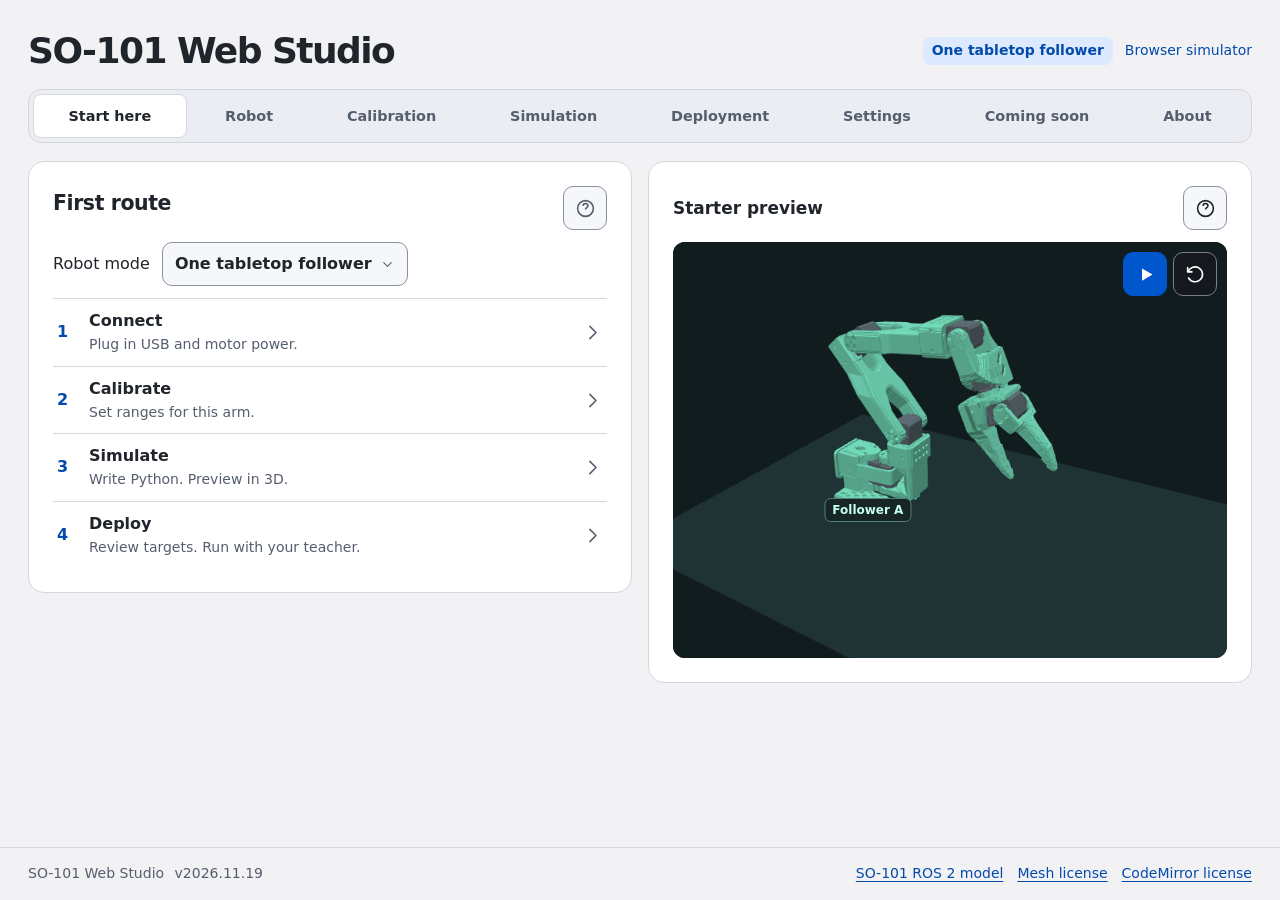
==== commit 51fc15c0: "Replace Robot action menus with Pose and rest buttons" ====
--- a/index.html
+++ b/index.html
@@ -222,7 +222,7 @@
           <li>The first call moves A’s wrist −5° and B’s wrist +5° together. The second call returns both to their recorded angles.</li>
           <li>Preview first. Watch both wrist motors highlight during each step, then clear when the route ends.</li>
         </ol>
-        <p>For a physical run, connect both arms and read each current pose before previewing. To start from saved rest, open Pose and rest in each arm’s actions menu and use Return to rest first.</p>
+        <p>For a physical run, connect both arms and read each current pose before previewing. To start from saved rest, open Pose and rest on each arm’s card and use Return to rest first.</p>
         </section>
         <div class="code-example-title"><h3>5. Repeat a move with a loop</h3><button type="button" class="icon-action copy-codebook" data-copy-example="codebook-example-6" aria-label="Copy example — 5. Repeat a move with a loop"><svg viewBox="0 0 24 24" width="18" height="18" fill="none" stroke="currentColor" stroke-width="1.8" stroke-linecap="round" stroke-linejoin="round" aria-hidden="true" focusable="false"><use href="#glyph-copy"/></svg></button></div>
         <pre><code id="codebook-example-6">def route(robot):
@@ -273,8 +273,7 @@
       <p id="component-servo-A" class="component-calibration">Servo settings · Not checked</p><p id="component-calibration-A" class="component-calibration">Calibration file · None selected</p>
       <div class="component-actions">
         <button type="button" class="primary" data-component="A" data-component-action="connect">Connect USB</button>
-        <button id="component-menu-trigger-A" type="button" class="icon-action" aria-label="Arm A actions" aria-haspopup="menu" aria-expanded="false" aria-controls="component-menu-A" data-studio-menu><svg viewBox="0 0 24 24" width="21" height="21" fill="none" stroke="currentColor" stroke-width="1.8" aria-hidden="true"><use href="#glyph-more"/></svg></button>
-        <div id="component-menu-A" class="studio-dropdown action-menu" role="menu" popover="auto" aria-label="Arm A actions"><button type="button" role="menuitem" tabindex="-1" data-component="A" data-component-action="controls"><svg viewBox="0 0 24 24" width="20" height="20" fill="none" stroke="currentColor" stroke-width="1.8" aria-hidden="true"><use href="#glyph-position"/></svg><span>Pose and rest</span></button><button type="button" role="menuitem" tabindex="-1" data-component="A" data-component-action="calibration"><svg viewBox="0 0 24 24" width="20" height="20" fill="none" stroke="currentColor" stroke-width="1.8" aria-hidden="true"><use href="#glyph-settings"/></svg><span>Calibration</span></button><button type="button" role="menuitem" tabindex="-1" data-component="A" data-component-action="settings"><svg viewBox="0 0 24 24" width="20" height="20" fill="none" stroke="currentColor" stroke-width="1.8" aria-hidden="true"><use href="#glyph-settings"/></svg><span>Settings</span></button></div>
+        <button id="component-controls-trigger-A" type="button" data-component="A" data-component-action="controls" aria-controls="A-component-controls" aria-expanded="false">Pose and rest</button>
       </div>
     </article>
     <article id="component-B" class="component-card" aria-labelledby="component-title-B" hidden>
@@ -283,8 +282,7 @@
       <p id="component-servo-B" class="component-calibration">Servo settings · Not checked</p><p id="component-calibration-B" class="component-calibration">Calibration file · None selected</p>
       <div class="component-actions">
         <button type="button" class="primary" data-component="B" data-component-action="connect">Connect USB</button>
-        <button id="component-menu-trigger-B" type="button" class="icon-action" aria-label="Arm B actions" aria-haspopup="menu" aria-expanded="false" aria-controls="component-menu-B" data-studio-menu><svg viewBox="0 0 24 24" width="21" height="21" fill="none" stroke="currentColor" stroke-width="1.8" aria-hidden="true"><use href="#glyph-more"/></svg></button>
-        <div id="component-menu-B" class="studio-dropdown action-menu" role="menu" popover="auto" aria-label="Arm B actions"><button type="button" role="menuitem" tabindex="-1" data-component="B" data-component-action="controls"><svg viewBox="0 0 24 24" width="20" height="20" fill="none" stroke="currentColor" stroke-width="1.8" aria-hidden="true"><use href="#glyph-position"/></svg><span>Pose and rest</span></button><button type="button" role="menuitem" tabindex="-1" data-component="B" data-component-action="calibration"><svg viewBox="0 0 24 24" width="20" height="20" fill="none" stroke="currentColor" stroke-width="1.8" aria-hidden="true"><use href="#glyph-settings"/></svg><span>Calibration</span></button><button type="button" role="menuitem" tabindex="-1" data-component="B" data-component-action="settings"><svg viewBox="0 0 24 24" width="20" height="20" fill="none" stroke="currentColor" stroke-width="1.8" aria-hidden="true"><use href="#glyph-settings"/></svg><span>Settings</span></button></div>
+        <button id="component-controls-trigger-B" type="button" data-component="B" data-component-action="controls" aria-controls="B-component-controls" aria-expanded="false">Pose and rest</button>
       </div>
     </article>
   </div>
@@ -453,7 +451,7 @@
 </template>
 <template id="help-hardware">
   <div data-mode="single"><ol><li>Secure follower A and connect motor power and USB. Use desktop Chrome or Edge and close other apps using its port.</li><li>On Arm A’s card, choose Connect USB and pick its adapter. For a new arm, use Calibration first.</li><li>Use the crosshair to read A’s current pose. Save its rest pose with the save icon.</li><li>Return A to rest shows a warning before moving. Support A before disconnecting.</li></ol></div>
-  <div data-mode="dual"><ol><li>Secure both arms. Connect motor power and each arm’s USB data cable. Close other apps using the ports.</li><li>On the Right arm · A card, select Connect USB and pick A’s adapter.</li><li>On the Left arm · B card, select Connect USB and pick B’s other adapter. Check both card states.</li><li>Open Pose and rest in that arm’s actions menu for Read pose, Save rest, Return to rest, and Disconnect. Read and save rest for each arm separately.</li><li>The labels use the robot’s perspective. Match your tabletop layout to the shared preview.</li></ol></div>
+  <div data-mode="dual"><ol><li>Secure both arms. Connect motor power and each arm’s USB data cable. Close other apps using the ports.</li><li>On the Right arm · A card, select Connect USB and pick A’s adapter.</li><li>On the Left arm · B card, select Connect USB and pick B’s other adapter. Check both card states.</li><li>Select Pose and rest on that arm’s card for Read pose, Save rest, Return to rest, and Disconnect. Read and save rest for each arm separately.</li><li>The labels use the robot’s perspective. Match your tabletop layout to the shared preview.</li></ol></div>
 </template>
 <template id="help-calibration">
   <div data-mode="single"><ol><li>Disconnect follower A in Studio and support it. Choose Calibrate new, or import and save A’s existing calibration JSON.</li><li>For new calibration, put the joints near mid-travel and select Capture midpoint.</li><li>Move each joint gently through its usable range, skipping wrist roll. Select Save range.</li><li>For a saved file, choose it in Calibration files, open its actions menu, and select Use for follower A. Then open Calibration actions and choose Restore saved calibration.</li><li>Check the Calibration file and servo readback, then connect A in Robot.</li></ol></div>
@@ -465,7 +463,7 @@
 </template>
 <template id="help-deployment">
   <div data-mode="single"><ol><li>Connect follower A and read its current pose in Robot. Open A’s Controls and use Return A to rest first if the route should start at saved rest.</li><li>Preview the code in Simulation, then select Prepare deployment.</li><li>Review A’s targets and the full path with your teacher. Keep hands clear and choose Confirm and run route once.</li><li>Watch live position feedback and motor highlights. Stop route stops the run.</li></ol></div>
-  <div data-mode="dual"><ol><li>Connect both followers and read each current pose. To begin at saved rest, open Pose and rest in each arm’s actions menu and use Return to rest first.</li><li>Preview your A/B route, then select Prepare deployment. Check the follower label on every target.</li><li>Check both full paths, the space between arms, and the real mounting layout with your teacher.</li><li>Keep hands clear and select Confirm and run route once. Targets in the same call move together.</li><li>Watch both labeled arms and live feedback. Each step must finish before the next starts. Stop route stops both followers.</li></ol></div>
+  <div data-mode="dual"><ol><li>Connect both followers and read each current pose. To begin at saved rest, open Pose and rest on each arm’s card and use Return to rest first.</li><li>Preview your A/B route, then select Prepare deployment. Check the follower label on every target.</li><li>Check both full paths, the space between arms, and the real mounting layout with your teacher.</li><li>Keep hands clear and select Confirm and run route once. Targets in the same call move together.</li><li>Watch both labeled arms and live feedback. Each step must finish before the next starts. Stop route stops both followers.</li></ol></div>
 </template>
 <template id="help-settings">
   <div data-mode="single"><ol><li>Settings edits follower A’s profile. Set its LeRobot ID if you use it in a LeRobot project.</li><li>Use Advanced settings to set joint directions after comparing A’s real motion with its preview.</li><li>Select Save profile. Remove profile removes A’s stored profile.</li><li>Use Calibration to manage A’s calibration file.</li></ol></div>
@@ -542,5 +540,5 @@
 <script src="python-editor.js?v=independent-cards"></script>
 <script src="codebook.js?v=independent-cards"></script>
 <script src="studio-dropdowns.js?v=control-row"></script>
-<script src="studio.js?v=independent-cards"></script>
+<script src="studio.js?v=pose-rest-buttons"></script>
 </html>
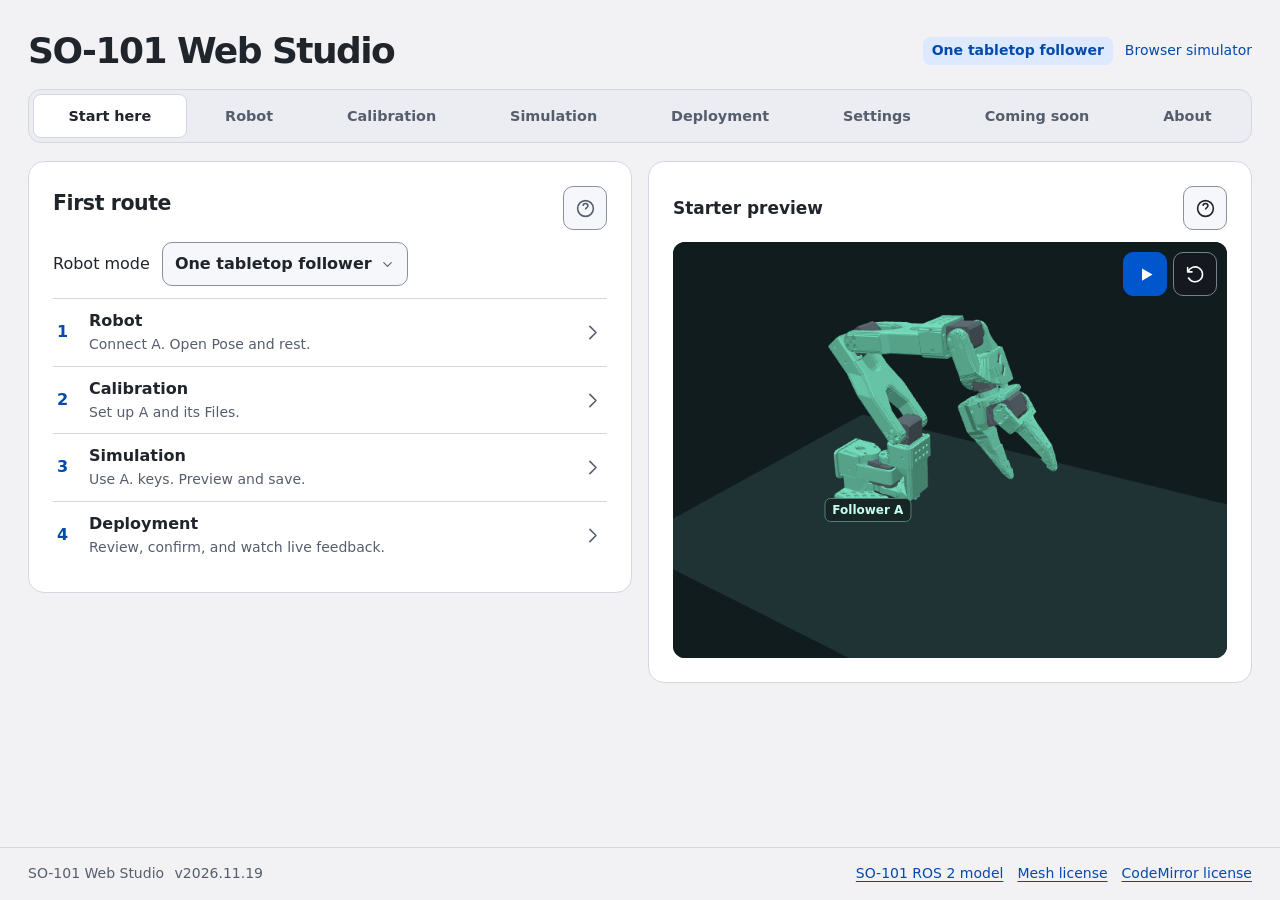
==== commit 8effc246: "Release current guides with one-arm-only stable availability" ====
--- a/index.html
+++ b/index.html
@@ -6,7 +6,7 @@
 <link rel="stylesheet" href="vendor/codemirror.css">
 <link rel="stylesheet" href="vendor/codemirror-theme.css">
 <link rel="stylesheet" href="vendor/codemirror-hint.css">
-<link rel="stylesheet" href="studio.css?v=independent-cards">
+<link rel="stylesheet" href="studio.css?v=profile-toolbar">
 <link rel="stylesheet" href="studio-editor.css?v=export-editor">
 <link rel="stylesheet" href="codebook.css?v=independent-cards">
 <svg class="studio-glyphs" xmlns="http://www.w3.org/2000/svg" aria-hidden="true" width="0" height="0">
@@ -68,10 +68,10 @@
       </div>
       <p id="mode-message" class="status" role="status"></p>
       <ol aria-label="First route steps">
-        <li><button type="button" data-open-tab="hardware"><span><strong>Connect</strong><small id="guide-connect-step">Plug in USB and motor power.</small></span><svg viewBox="0 0 24 24" width="21" height="21" fill="none" stroke="currentColor" stroke-width="1.8" stroke-linecap="round" stroke-linejoin="round" aria-hidden="true" focusable="false"><use href="#glyph-next"/></svg></button></li>
-        <li><button type="button" data-open-tab="calibration"><span><strong>Calibrate</strong><small id="guide-calibrate-step">Set ranges for this arm.</small></span><svg viewBox="0 0 24 24" width="21" height="21" fill="none" stroke="currentColor" stroke-width="1.8" stroke-linecap="round" stroke-linejoin="round" aria-hidden="true" focusable="false"><use href="#glyph-next"/></svg></button></li>
-        <li><button type="button" data-open-tab="program"><span><strong>Simulate</strong><small>Write Python. Preview in 3D.</small></span><svg viewBox="0 0 24 24" width="21" height="21" fill="none" stroke="currentColor" stroke-width="1.8" stroke-linecap="round" stroke-linejoin="round" aria-hidden="true" focusable="false"><use href="#glyph-next"/></svg></button></li>
-        <li><button type="button" data-open-tab="deployment"><span><strong>Deploy</strong><small>Review targets. Run with your teacher.</small></span><svg viewBox="0 0 24 24" width="21" height="21" fill="none" stroke="currentColor" stroke-width="1.8" stroke-linecap="round" stroke-linejoin="round" aria-hidden="true" focusable="false"><use href="#glyph-next"/></svg></button></li>
+        <li><button type="button" data-open-tab="hardware"><span><strong>Robot</strong><small id="guide-connect-step">Connect A. Open Pose and rest.</small></span><svg viewBox="0 0 24 24" width="21" height="21" fill="none" stroke="currentColor" stroke-width="1.8" stroke-linecap="round" stroke-linejoin="round" aria-hidden="true" focusable="false"><use href="#glyph-next"/></svg></button></li>
+        <li><button type="button" data-open-tab="calibration"><span><strong>Calibration</strong><small id="guide-calibrate-step">Set up A and its Files.</small></span><svg viewBox="0 0 24 24" width="21" height="21" fill="none" stroke="currentColor" stroke-width="1.8" stroke-linecap="round" stroke-linejoin="round" aria-hidden="true" focusable="false"><use href="#glyph-next"/></svg></button></li>
+        <li><button type="button" data-open-tab="program"><span><strong>Simulation</strong><small id="guide-simulate-step">Use A. keys. Preview and save.</small></span><svg viewBox="0 0 24 24" width="21" height="21" fill="none" stroke="currentColor" stroke-width="1.8" stroke-linecap="round" stroke-linejoin="round" aria-hidden="true" focusable="false"><use href="#glyph-next"/></svg></button></li>
+        <li><button type="button" data-open-tab="deployment"><span><strong>Deployment</strong><small>Review, confirm, and watch live feedback.</small></span><svg viewBox="0 0 24 24" width="21" height="21" fill="none" stroke="currentColor" stroke-width="1.8" stroke-linecap="round" stroke-linejoin="round" aria-hidden="true" focusable="false"><use href="#glyph-next"/></svg></button></li>
       </ol>
     </div>
     <section class="panel start-demo" aria-labelledby="guide-example">
@@ -294,7 +294,7 @@
   <h2>From SO-101 to XLeRobot</h2>
   <ol class="roadmap-list">
     <li data-task-stage="single"><h3><button class="roadmap-task" type="button" data-stage-action="single">One tabletop follower<svg viewBox="0 0 24 24" width="21" height="21" fill="none" stroke="currentColor" stroke-width="1.8" stroke-linecap="round" stroke-linejoin="round" aria-hidden="true" focusable="false"><use href="#glyph-next"/></svg></button></h3><span class="stage-status">Available now</span><p>Write a Python route, preview it in 3D, then replay it over USB on one SO-101.</p></li>
-    <li data-task-stage="dual"><h3><button class="roadmap-task" type="button" data-stage-action="dual">Two tabletop followers<svg viewBox="0 0 24 24" width="21" height="21" fill="none" stroke="currentColor" stroke-width="1.8" stroke-linecap="round" stroke-linejoin="round" aria-hidden="true" focusable="false"><use href="#glyph-next"/></svg></button></h3><span class="stage-status">Classroom hardware now</span><p>Calibrate each arm, then connect both and program a route for one or both followers. No cameras needed.</p></li>
+    <li data-task-stage="dual" data-requires="Two-arm mode is being tested on the dev branch."><h3><button class="roadmap-task" type="button" data-stage-action="dual">Two tabletop followers<svg viewBox="0 0 24 24" width="21" height="21" fill="none" stroke="currentColor" stroke-width="1.8" stroke-linecap="round" stroke-linejoin="round" aria-hidden="true" focusable="false"><use href="#glyph-next"/></svg></button></h3><span class="stage-status">Coming soon</span><p>Calibrate each arm, then connect both and program a route for one or both followers. No cameras needed.</p></li>
     <li data-task-stage="webcams" data-requires="Two USB webcams, camera access, and object tracking for each arm."><h3><button class="roadmap-task" type="button" data-stage-action="webcams">One webcam per arm<svg viewBox="0 0 24 24" width="21" height="21" fill="none" stroke="currentColor" stroke-width="1.8" stroke-linecap="round" stroke-linejoin="round" aria-hidden="true" focusable="false"><use href="#glyph-next"/></svg></button></h3><p>Use basic computer vision to find an object. Let each arm move to its own target.</p></li>
     <li data-task-stage="depth" data-requires="A shared depth camera and a common coordinate frame for both arms."><h3><button class="roadmap-task" type="button" data-stage-action="depth">Shared depth camera<svg viewBox="0 0 24 24" width="21" height="21" fill="none" stroke="currentColor" stroke-width="1.8" stroke-linecap="round" stroke-linejoin="round" aria-hidden="true" focusable="false"><use href="#glyph-next"/></svg></button></h3><p>Locate objects in 3D and coordinate the arms for tasks such as holding with one arm and picking with the other.</p></li>
     <li data-task-stage="base" data-requires="A mobile base, drive controller, and a tested stop control."><h3><button class="roadmap-task" type="button" data-stage-action="base">Cart and mobile base<svg viewBox="0 0 24 24" width="21" height="21" fill="none" stroke="currentColor" stroke-width="1.8" stroke-linecap="round" stroke-linejoin="round" aria-hidden="true" focusable="false"><use href="#glyph-next"/></svg></button></h3><p>Mount both arms on the base. Practise driving, turning, and stopping with the arms parked.</p></li>
@@ -401,25 +401,32 @@
   <section class="panel settings-panel">
     <div class="rail"><h2 data-field="calibration-files-title">Arm calibration files</h2><button type="button" class="icon-action card-help" data-help-view="calibration-files" aria-label="Help with calibration files" aria-haspopup="dialog"><svg viewBox="0 0 24 24" width="21" height="21" fill="none" stroke="currentColor" stroke-width="1.8" aria-hidden="true"><use href="#glyph-help"/></svg></button></div>
     <p>Use a calibration file from this same arm.</p>
-    <div class="actions calibration-tools">
-      <select data-field="cal-library" aria-label="Saved calibration files"></select>
-      <button data-field="cal-view" type="button" class="icon-action" aria-label="View file"><svg viewBox="0 0 24 24" width="21" height="21" fill="none" stroke="currentColor" stroke-width="1.8" stroke-linecap="round" stroke-linejoin="round" aria-hidden="true" focusable="false"><use href="#glyph-eye"/></svg></button>
-      <button data-field="cal-import" type="button" class="icon-action" aria-label="Import JSON"><svg viewBox="0 0 24 24" width="21" height="21" fill="none" stroke="currentColor" stroke-width="1.8" stroke-linecap="round" stroke-linejoin="round" aria-hidden="true" focusable="false"><use href="#glyph-upload"/></svg></button>
-      <button data-field="cal-new" type="button" class="icon-action" aria-label="New file"><svg viewBox="0 0 24 24" width="21" height="21" fill="none" stroke="currentColor" stroke-width="1.8" stroke-linecap="round" stroke-linejoin="round" aria-hidden="true" focusable="false"><use href="#glyph-new-file"/></svg></button>
-      <input data-field="cal-file" type="file" accept=".json" hidden>
-    </div>
-    <label for="cal-name">File name</label>
-    <input data-field="cal-name" maxlength="60" placeholder="follower-a">
+    <div class="actions calibration-file-toolbar">
+      <input data-field="cal-name" aria-label="Calibration file name" title="Calibration file name" maxlength="60" placeholder="follower-a" autocomplete="off" spellcheck="false">
+      <button data-field="cal-save" type="button" class="icon-action primary" aria-label="Save calibration in browser"><svg viewBox="0 0 24 24" width="21" height="21" fill="none" stroke="currentColor" stroke-width="1.8" aria-hidden="true"><use href="#glyph-save"/></svg></button>
+      <button data-field="cal-files" type="button" class="dropdown-trigger file-trigger" aria-haspopup="menu" aria-expanded="false" aria-controls="cal-file-menu" data-studio-menu><svg viewBox="0 0 24 24" width="21" height="21" fill="none" stroke="currentColor" stroke-width="1.8" aria-hidden="true"><use href="#glyph-folder"/></svg><span>Files</span><svg viewBox="0 0 24 24" width="21" height="21" fill="none" stroke="currentColor" stroke-width="1.8" aria-hidden="true"><use href="#glyph-chevron"/></svg></button>
+    </div>
+    <div data-field="cal-file-menu" class="studio-dropdown file-menu" role="menu" aria-label="Calibration files" popover="auto">
+      <div role="group" aria-label="Saved calibrations and files">
+        <div class="menu-heading" aria-hidden="true">Calibration files</div>
+        <button data-field="cal-saved" type="button" role="menuitem" tabindex="-1" aria-haspopup="dialog"><svg viewBox="0 0 24 24" width="21" height="21" fill="none" stroke="currentColor" stroke-width="1.8" aria-hidden="true"><use href="#glyph-folder"/></svg><span>Saved calibrations…</span></button>        <button data-field="cal-import" type="button" role="menuitem" tabindex="-1"><svg viewBox="0 0 24 24" width="21" height="21" fill="none" stroke="currentColor" stroke-width="1.8" aria-hidden="true"><use href="#glyph-upload"/></svg><span>Import JSON…</span></button>        <button data-field="cal-new" type="button" role="menuitem" tabindex="-1"><svg viewBox="0 0 24 24" width="21" height="21" fill="none" stroke="currentColor" stroke-width="1.8" aria-hidden="true"><use href="#glyph-new-file"/></svg><span>New calibration file</span></button>
+      </div>
+      <div role="group" aria-label="File assignment and archive">
+        <button data-field="cal-use" type="button" role="menuitem" tabindex="-1"><svg viewBox="0 0 24 24" width="21" height="21" fill="none" stroke="currentColor" stroke-width="1.8" aria-hidden="true"><use href="#glyph-attach"/></svg><span>Use for this arm</span></button>        <button data-field="cal-archive" type="button" role="menuitem" tabindex="-1"><svg viewBox="0 0 24 24" width="21" height="21" fill="none" stroke="currentColor" stroke-width="1.8" aria-hidden="true"><use href="#glyph-archive"/></svg><span>Archive selected file</span></button>
+      </div>
+    </div>
+    <input data-field="cal-file" type="file" accept=".json" hidden>
     <label for="cal-text">Calibration JSON</label>
     <textarea data-field="cal-text" spellcheck="false"></textarea>
-    <div class="actions">
-      <button data-field="cal-save" class="primary">Save calibration</button>
-      <button data-field="cal-file-options" type="button" class="icon-action" aria-label="Calibration file actions" aria-haspopup="menu" aria-expanded="false" aria-controls="cal-file-menu" data-studio-menu><svg viewBox="0 0 24 24" width="21" height="21" fill="none" stroke="currentColor" stroke-width="1.8" stroke-linecap="round" stroke-linejoin="round" aria-hidden="true" focusable="false"><use href="#glyph-more"/></svg></button>
-      <div data-field="cal-file-menu" class="studio-dropdown action-menu" role="menu" aria-label="Calibration file actions" popover="auto">
-        <button data-field="cal-use" type="button" role="menuitem" tabindex="-1"><svg viewBox="0 0 24 24" width="21" height="21" fill="none" stroke="currentColor" stroke-width="1.8" stroke-linecap="round" stroke-linejoin="round" aria-hidden="true" focusable="false"><use href="#glyph-attach"/></svg><span>Use for this follower</span></button>
-        <button data-field="cal-archive" type="button" role="menuitem" tabindex="-1"><svg viewBox="0 0 24 24" width="21" height="21" fill="none" stroke="currentColor" stroke-width="1.8" stroke-linecap="round" stroke-linejoin="round" aria-hidden="true" focusable="false"><use href="#glyph-archive"/></svg><span>Archive selected file</span></button>
-      </div>
-    </div>
+    <dialog data-field="cal-saved-dialog" aria-labelledby="cal-saved-title">
+      <div class="rail"><h2 data-field="cal-saved-title">Saved calibration files</h2>
+        <form method="dialog"><button type="submit" class="icon-action" aria-label="Close saved calibrations"><svg viewBox="0 0 24 24" width="21" height="21" fill="none" stroke="currentColor" stroke-width="1.8" aria-hidden="true"><use href="#glyph-close"/></svg></button></form>
+      </div>
+      <label for="cal-library">Calibration file</label>
+      <select data-field="cal-library" aria-label="Saved calibration files"></select>
+      <p data-field="cal-saved-status" class="status" role="status"></p>
+      <div class="actions"><button data-field="cal-view" type="button" class="icon-action primary" aria-label="Open selected calibration file" disabled><svg viewBox="0 0 24 24" width="21" height="21" fill="none" stroke="currentColor" stroke-width="1.8" aria-hidden="true"><use href="#glyph-eye"/></svg></button></div>
+    </dialog>
     <p data-field="cal-files-status" class="status" role="status"></p>
   </section>
 </template>
@@ -427,13 +434,14 @@
   <section class="panel settings-panel">
     <div class="rail"><h2 data-field="settings-title" tabindex="-1">Follower A profile</h2><button type="button" class="icon-action card-help" data-help-view="settings" aria-label="Help with component settings" aria-haspopup="dialog"><svg viewBox="0 0 24 24" width="21" height="21" fill="none" stroke="currentColor" stroke-width="1.8" aria-hidden="true"><use href="#glyph-help"/></svg></button></div>
     <p data-field="settings-scope" class="status" role="status"></p>
-    <div class="fields">
-      <label for="profile-id">LeRobot ID</label>
-      <input data-field="profile-id">
-    </div>
-    <div class="actions">
-      <button data-field="profile-save" class="primary">Save profile</button>
-      <button data-field="profile-remove" type="button">Remove profile</button>
+    <label for="profile-id">LeRobot ID</label>
+    <div class="actions profile-toolbar">
+      <input data-field="profile-id" placeholder="LeRobot ID" autocomplete="off" spellcheck="false">
+      <button data-field="profile-save" type="button" class="icon-action primary" aria-label="Save profile"><svg viewBox="0 0 24 24" width="21" height="21" fill="none" stroke="currentColor" stroke-width="1.8" aria-hidden="true"><use href="#glyph-save"/></svg></button>
+      <button data-field="profile-actions" type="button" class="icon-action" aria-label="Profile actions" aria-haspopup="menu" aria-expanded="false" aria-controls="profile-menu" data-studio-menu><svg viewBox="0 0 24 24" width="21" height="21" fill="none" stroke="currentColor" stroke-width="1.8" aria-hidden="true"><use href="#glyph-more"/></svg></button>
+    </div>
+    <div data-field="profile-menu" class="studio-dropdown action-menu" role="menu" aria-label="Profile actions" popover="auto">
+      <button data-field="profile-remove" type="button" role="menuitem" tabindex="-1"><svg viewBox="0 0 24 24" width="21" height="21" fill="none" stroke="currentColor" stroke-width="1.8" aria-hidden="true"><use href="#glyph-trash"/></svg><span>Remove profile</span></button>
     </div>
     <p data-field="settings-status" class="status" role="status"></p>
     <details class="settings-advanced">
@@ -446,40 +454,40 @@
   </section>
 </template>
 <template id="help-getting-started">
-  <div data-mode="single"><ol><li>Use One tabletop follower in Robot mode. The arm is follower A.</li><li>Play the starter in the right-hand viewer, then open Simulation to edit its Python. Use Robot to set up hardware.</li><li>For hardware, connect A in Robot and set up its calibration.</li></ol></div>
-  <div data-mode="dual"><ol><li>Use Two tabletop followers in Robot mode. The shared viewer labels A · Right and B · Left.</li><li>Play the starter to see both wrists move together and return.</li><li>Open Simulation and Codebook. Copy Move both arms and return to rest to practise a route that returns to its starting angles.</li><li>For hardware, connect and calibrate each follower using its own USB adapter.</li></ol></div>
+  <div data-mode="single"><ol><li>One tabletop follower uses arm A. You can practise in Simulation without connecting hardware.</li><li>Play the starter in the right viewer. In Simulation, copy a Codebook example, preview it, then use the save icon and Files menu.</li><li>For hardware, use Calibration to prepare a new arm or restore its file. In Robot, select Connect USB on A’s card.</li><li>Open Pose and rest on A’s card to read its pose or save and return to rest. Preview your route before Deployment.</li></ol></div>
+  <div data-mode="dual"><ol><li>Two tabletop followers is a development mode. A is the right arm and B the left, shown together in the preview.</li><li>Play the starter. In Simulation, copy Move both arms and return to rest from Codebook. Put A. and B. targets in one call to move both together.</li><li>Each arm has its own stacked Calibration group and Settings card. Calibration and files stay together, with a Files menu and save icon.</li><li>In Robot, connect each arm’s adapter and open its Pose and rest panel. Read each pose, preview the route, then review both arms in Deployment.</li></ol></div>
 </template>
 <template id="help-hardware">
-  <div data-mode="single"><ol><li>Secure follower A and connect motor power and USB. Use desktop Chrome or Edge and close other apps using its port.</li><li>On Arm A’s card, choose Connect USB and pick its adapter. For a new arm, use Calibration first.</li><li>Use the crosshair to read A’s current pose. Save its rest pose with the save icon.</li><li>Return A to rest shows a warning before moving. Support A before disconnecting.</li></ol></div>
-  <div data-mode="dual"><ol><li>Secure both arms. Connect motor power and each arm’s USB data cable. Close other apps using the ports.</li><li>On the Right arm · A card, select Connect USB and pick A’s adapter.</li><li>On the Left arm · B card, select Connect USB and pick B’s other adapter. Check both card states.</li><li>Select Pose and rest on that arm’s card for Read pose, Save rest, Return to rest, and Disconnect. Read and save rest for each arm separately.</li><li>The labels use the robot’s perspective. Match your tabletop layout to the shared preview.</li></ol></div>
+  <div data-mode="single"><ol><li>Secure A, connect motor power and USB, and close other apps using its port. Use desktop Chrome or Edge.</li><li>Select Connect USB on Arm A’s card and choose its adapter. For a new arm, use Calibration first.</li><li>Select Pose and rest. The crosshair reads the current pose; the save icon records it as rest; the reset icon returns to rest after a warning.</li><li>The disconnect icon releases the connection. Support A before confirming.</li></ol></div>
+  <div data-mode="dual"><ol><li>Secure both arms and connect motor power and a USB data cable for each. Use desktop Chrome or Edge.</li><li>On Right arm · A, select Connect USB and choose A’s adapter. On Left arm · B, choose B’s other adapter.</li><li>The cards are stacked. Each Pose and rest button opens that arm’s own controls; both panels can stay open.</li><li>Use each crosshair to read pose, save icon to record rest, and reset icon to return to rest after a warning. Support the named arm before disconnecting.</li></ol></div>
 </template>
 <template id="help-calibration">
-  <div data-mode="single"><ol><li>Disconnect follower A in Studio and support it. Choose Calibrate new, or import and save A’s existing calibration JSON.</li><li>For new calibration, put the joints near mid-travel and select Capture midpoint.</li><li>Move each joint gently through its usable range, skipping wrist roll. Select Save range.</li><li>For a saved file, choose it in Calibration files, open its actions menu, and select Use for follower A. Then open Calibration actions and choose Restore saved calibration.</li><li>Check the Calibration file and servo readback, then connect A in Robot.</li></ol></div>
-  <div data-mode="dual"><ol><li>Disconnect both followers in Studio. Support the arm being calibrated.</li><li>Use the arm’s own calibration card. Servo settings and the selected JSON file are shown separately.</li><li>Choose Calibrate new and pick that arm’s adapter. Capture midpoint, move each joint gently through its usable range while skipping wrist roll, then Save range.</li><li>To restore a file, import and save JSON from that same arm. Choose Use for follower A or B in the file menu, then use Calibration actions → Restore saved calibration.</li><li>Repeat for the other arm with its own adapter and file. Each arm keeps its own calibration draft.</li><li>Return to Robot and connect both followers.</li></ol></div>
+  <div data-mode="single"><ol><li>Support A and disconnect it in Robot before changing calibration. A’s calibration controls and file editor are grouped together.</li><li>For new calibration, choose Calibrate new and A’s adapter. Capture midpoint, gently move the joints through their usable range while skipping wrist roll, then Save range.</li><li>For an existing JSON, use Files → Import JSON, enter a name, and select the save icon. Files → Saved calibrations opens a saved copy with the eye icon.</li><li>Choose Files → Use for arm A, then Calibration actions → Restore saved calibration to write it to A.</li><li>Servo settings shows motor readback. Calibration file shows the browser’s assigned JSON. Return to Robot and connect A.</li></ol></div>
+  <div data-mode="dual"><ol><li>Support and disconnect both arms in Robot. Calibration shows A above B, with each arm’s controls and files in its own group.</li><li>For new calibration, use that arm’s Calibrate new button and its own adapter. Capture midpoint, move the joints through their usable range while skipping wrist roll, then Save range.</li><li>For existing files, use the matching arm’s Files → Import JSON, name it, and select its save icon. Files → Saved calibrations opens a saved copy.</li><li>Choose Use for arm A or B in that group’s Files menu. Calibration actions → Restore saved calibration writes the assigned values to the named arm.</li><li>Check each group’s Servo settings and Calibration file separately, then connect both arms in Robot.</li></ol></div>
 </template>
 <template id="help-program">
-  <div data-mode="single"><ol><li>Open Codebook for follower A’s motor keys, ranges, and copyable Python examples.</li><li>Copy an example into the Python editor. Keys such as <code>"A.wrist_roll.pos"</code> control A.</li><li>Select Play to preview. Motor highlights show which joints are moving.</li><li>Name the program and use the save icon. Files holds saved programs, Python downloads, and Generate LeRobot function.</li></ol></div>
-  <div data-mode="dual"><ol><li>Open Codebook and copy Move both arms and return to rest into the Python editor.</li><li><code>A.</code> selects the right arm and <code>B.</code> the left. Put targets for both in one <code>send_action()</code> call to move them together.</li><li>Select Play. Watch both labeled arms, the wrist highlights, and their return to the recorded starting angles.</li><li>Use the explicit A. and B. keys in a two-arm route. Every action key must name A. or B.; a missing arm prefix shows an error.</li><li>Name and save the program. Files → Download Python source keeps the complete A/B route. LeRobot function generation supports a single follower for one named arm.</li></ol></div>
+  <div data-mode="single"><ol><li>Open Codebook with the side-panel icon. Copy a complete example into the Python editor.</li><li>Every action key names A, such as <code>"A.wrist_roll.pos"</code>. A missing arm name produces an error.</li><li>Select Play to preview and watch the motor highlights. Stop stops the preview.</li><li>Enter a program name and select the save icon. Files contains Saved programs, Import Python or route JSON, Download Python source, and Generate LeRobot function.</li><li>Use the expand icon for more editing space. Preview again after changing code.</li></ol></div>
+  <div data-mode="dual"><ol><li>Open Codebook and copy Move both arms and return to rest into the Python editor.</li><li>Every key starts with A. or B. Put targets for both arms in the same <code>send_action()</code> call for a simultaneous step.</li><li>Select Play and watch both labels and motor highlights. The example records the starting wrist angles and returns to them.</li><li>Name the program and use the save icon. Files → Saved programs reopens a copy; Download Python source keeps the full A/B route.</li><li>Generate LeRobot function exports one named arm per function. Preview after each code change before deploying.</li></ol></div>
 </template>
 <template id="help-deployment">
-  <div data-mode="single"><ol><li>Connect follower A and read its current pose in Robot. Open A’s Controls and use Return A to rest first if the route should start at saved rest.</li><li>Preview the code in Simulation, then select Prepare deployment.</li><li>Review A’s targets and the full path with your teacher. Keep hands clear and choose Confirm and run route once.</li><li>Watch live position feedback and motor highlights. Stop route stops the run.</li></ol></div>
-  <div data-mode="dual"><ol><li>Connect both followers and read each current pose. To begin at saved rest, open Pose and rest on each arm’s card and use Return to rest first.</li><li>Preview your A/B route, then select Prepare deployment. Check the follower label on every target.</li><li>Check both full paths, the space between arms, and the real mounting layout with your teacher.</li><li>Keep hands clear and select Confirm and run route once. Targets in the same call move together.</li><li>Watch both labeled arms and live feedback. Each step must finish before the next starts. Stop route stops both followers.</li></ol></div>
+  <div data-mode="single"><ol><li>In Robot, connect A and open Pose and rest. Read its current pose. Use Return to rest first if the route should begin at saved rest.</li><li>Preview the code in Simulation, then select Prepare deployment.</li><li>Review A’s targets and full path with your teacher. Keep hands clear and select Confirm and run route once.</li><li>Watch the live 3D pose and position feedback. Stop route stops the run.</li></ol></div>
+  <div data-mode="dual"><ol><li>Connect both arms in Robot. Open each Pose and rest panel and read its pose. Return each arm to saved rest first if needed.</li><li>Preview the A/B route, then select Prepare deployment. Check the arm name on every target.</li><li>Review both full paths and the space between arms with your teacher. Keep hands clear and select Confirm and run route once.</li><li>Targets in one call move together. Watch both labels and live feedback; each step finishes before the next begins. Stop route stops both arms.</li></ol></div>
 </template>
 <template id="help-settings">
-  <div data-mode="single"><ol><li>Settings edits follower A’s profile. Set its LeRobot ID if you use it in a LeRobot project.</li><li>Use Advanced settings to set joint directions after comparing A’s real motion with its preview.</li><li>Select Save profile. Remove profile removes A’s stored profile.</li><li>Use Calibration to manage A’s calibration file.</li></ol></div>
-  <div data-mode="dual"><ol><li>Use the arm’s own Settings card. Check its name before editing.</li><li>Edit that follower’s LeRobot ID and, in Advanced settings, its joint directions. Select Save profile.</li><li>Switch followers and save the other profile separately. The other arm’s settings are in a separate card.</li><li>Remove profile affects the selected follower. Calibration files and rest poses are assigned separately to each arm.</li></ol></div>
+  <div data-mode="single"><ol><li>Settings shows A’s profile. Enter its LeRobot ID in the name field.</li><li>The name, save icon, and profile-actions icon stay on one row. Select the save icon to save A.</li><li>Advanced settings holds joint directions. Set them after comparing A’s real motion with the preview.</li><li>The profile-actions menu contains Remove profile and asks for confirmation. Calibration files are managed in Calibration.</li></ol></div>
+  <div data-mode="dual"><ol><li>A’s Settings card is above B’s. Edit each arm’s LeRobot ID and Advanced settings in its own card.</li><li>Each name field has its own save icon and profile-actions icon on the same row. Save each profile separately.</li><li>The profile-actions menu contains Remove profile and confirms the arm’s name before removal.</li><li>Each arm keeps its own calibration-file assignment and rest pose. Manage calibration JSON in that arm’s Calibration group.</li></ol></div>
 </template>
 <template id="help-calibration-files">
-  <div data-mode="single"><ol><li>Use the import icon to load follower A’s JSON, or the new-file icon to enter it.</li><li>Name the file and choose Save calibration.</li><li>Use the eye icon to inspect a saved file. In its actions menu, choose Use for follower A.</li><li>Restore saved calibration from A’s calibration actions menu to write it to the arm.</li></ol></div>
-  <div data-mode="dual"><ol><li>Each arm has its own calibration and file cards. Check the arm name before assigning a file.</li><li>Import JSON from that same arm, name it, and Save calibration.</li><li>Use the eye icon to inspect it. In its actions menu, choose Use for follower A or B.</li><li>Restore saved calibration from that arm’s calibration actions menu. Each arm keeps its own draft and assignment.</li></ol></div>
+  <div data-mode="single"><ol><li>A’s file editor is grouped with its calibration controls. Enter a file name beside the save icon and Files button.</li><li>Files → Import JSON loads A’s existing file; New calibration file clears A’s editor for a new copy. Select the save icon to store it in this browser.</li><li>Files → Saved calibrations opens a chooser. Select a file and use the eye icon to open it.</li><li>Files → Use for arm A assigns the selected file. Calibration actions → Restore saved calibration writes it to A.</li><li>Files → Archive selected file asks for confirmation. Clear its assignment first if it is still in use.</li></ol></div>
+  <div data-mode="dual"><ol><li>A and B each have a file editor inside their Calibration group. Use the Files menu and save icon in the correct group.</li><li>Import JSON or create a new file, name it, and save. Changing A’s draft preserves B’s draft.</li><li>Files → Saved calibrations opens that group’s chooser. Select a copy and use the eye icon to open it.</li><li>Use for arm A or B assigns it to that arm. Calibration actions → Restore saved calibration writes it to the named arm.</li><li>Archive selected file asks for confirmation. Remove its assignment before archiving a file in use.</li></ol></div>
 </template>
 <template id="help-preview">
-  <div data-mode="single"><ol><li>Play the starter or run the Python editor to see follower A’s movement.</li><li>Drag the model or use arrow keys to orbit. The reset icon restores the camera.</li><li>Yellow motors show simulated movement. Blue highlights show physical movement with live feedback.</li></ol></div>
-  <div data-mode="dual"><ol><li>A · Right and B · Left share the same viewer and face forward.</li><li>Run the Python example with A. and B. targets in one call to move both together.</li><li>Watch the labeled motors highlight on their own arms, then clear at rest.</li><li>Drag or use arrow keys to orbit. Reset view restores the shared camera. Connected arms return to their live encoder poses after simulation.</li></ol></div>
+  <div data-mode="single"><ol><li>Play the starter on Start here or run Python in Simulation to see A move.</li><li>Drag the model or use arrow keys to orbit. Reset view restores the camera.</li><li>Yellow highlights show simulated motors; blue highlights show physical movement with live feedback.</li><li>After simulation, a connected arm’s preview returns to its live measured pose.</li></ol></div>
+  <div data-mode="dual"><ol><li>A · Right and B · Left share one viewer and face forward. Drag or use arrow keys to orbit; Reset view restores the shared camera.</li><li>Use A. and B. targets in one Python call to move both arms together.</li><li>Watch each arm’s own motor highlights. They clear when the route finishes.</li><li>After simulation, connected arms return to their live measured poses in the preview.</li></ol></div>
 </template>
 <template id="help-codebook">
-  <div data-mode="single"><ol><li>Select a motor to see it highlighted and read its default range.</li><li>The adjacent copy icon copies its Python key. Example copy icons preserve the whole function and its indentation.</li><li>Paste into the Python editor and preview before deploying to follower A.</li></ol></div>
-  <div data-mode="dual"><ol><li>Each motor has separate A. and B. copy keys.</li><li>Copy Move both arms and return to rest for a complete two-arm route.</li><li>Keep both arm targets in one call to move them together. The example records and returns to each wrist’s starting angle.</li></ol></div>
+  <div data-mode="single"><ol><li>Select a motor to highlight it and read its default movement range.</li><li>The adjacent copy icon copies its A. Python key. Each example’s copy icon preserves the full function and indentation.</li><li>Paste into the Python editor and select Play. Name and save the program, or use Files to download it.</li></ol></div>
+  <div data-mode="dual"><ol><li>Each motor has separate A. and B. keys and copy icons.</li><li>Copy Move both arms and return to rest for a complete route. Both arm targets in one call move together.</li><li>The example returns each wrist to its recorded starting angle. Use Pose and rest in Robot first to begin at a saved hardware rest pose.</li><li>Preview, then save with the icon or download the full route from Files.</li></ol></div>
 </template>
 <template id="help-roadmap">
   <div data-mode="single"><p>You are practising with follower A. Choose an available mode in Start here. Coming soon modes are disabled; their roadmap entries explain the required hardware.</p></div>
@@ -520,7 +528,7 @@
 </main>
 <footer class="studio-footer">
   <div class="studio-footer-inner">
-    <p>SO-101 Web Studio <span class="studio-version">v2026.11.19</span></p>
+    <p>SO-101 Web Studio <span class="studio-version">v2026.11.19</span> <span id="development-status" class="stage-status" hidden>Development preview</span></p>
     <ul aria-label="Third-party credits and licenses">
       <li><a href="LICENSE-so101-ros2.txt">SO-101 ROS 2 model</a></li>
       <li><a href="LICENSE-meshes.txt">Mesh license</a></li>
@@ -533,12 +541,12 @@
 <script src="so101-viewer.js?v=mode-workspaces"></script>
 <script src="pages-compiler.js?v=independent-cards"></script>
 <script src="pages-serial.js?v=two-followers"></script>
-<script src="pages-arm.js?v=independent-cards"></script>
+<script src="pages-arm.js?v=release-stages"></script>
 <script src="vendor/codemirror.js"></script>
 <script src="vendor/codemirror-python.js"></script>
 <script src="vendor/codemirror-hint.js"></script>
 <script src="python-editor.js?v=independent-cards"></script>
 <script src="codebook.js?v=independent-cards"></script>
 <script src="studio-dropdowns.js?v=control-row"></script>
-<script src="studio.js?v=pose-rest-buttons"></script>
+<script src="studio.js?v=release-guides"></script>
 </html>
--- a/studio.css
+++ b/studio.css
@@ -370,8 +370,6 @@
 .settings-panel > .fields { margin-top: 16px; }
 .settings-advanced { border-top: 1px solid var(--edge); padding-top: 12px; }
 .settings-advanced summary { font-weight: 600; }
-.calibration-tools .dropdown-field { flex: 1 1 11rem; }
-.calibration-tools .dropdown-trigger { width: 100%; }
 
 .export-sheet { width: min(940px, calc(100% - 32px)); overflow-x: hidden; }
 .export-sheet:has(#export-loading:not([hidden])) { min-height: min(220px, calc(100dvh - 32px)); }
@@ -428,13 +426,25 @@
 .roadmap-task svg { flex: none; width: 15px; height: 15px; color: var(--muted); }
 .roadmap-task:hover:not(:disabled) { background: var(--selection); }
 
- .arm-calibration-group { margin-bottom: 20px; }
+.arm-calibration-group {
+  margin-bottom: 20px;
+  padding: clamp(16px, 2vw, 24px);
+  border: 1px solid var(--edge);
+  border-radius: 16px;
+  background: var(--panel);
+}
+.arm-calibration-group > .panel { padding: 0; border: 0; border-radius: 0; background: transparent; }
+.arm-calibration-group > .panel + .panel { margin-top: 20px; padding-top: 20px; border-top: 1px solid var(--edge); }
+.calibration-file-toolbar { margin-bottom: 12px; }
+.calibration-file-toolbar input { flex: 1 1 160px; min-width: 0; }
+.calibration-file-toolbar .icon-action, .calibration-file-toolbar .file-trigger { flex: none; }
 .arm-settings > .panel { height: 100%; }
 .arm-controls .component-controls { margin-top: 16px; padding: 14px; }
 .component-card .rail { flex-wrap: nowrap; }
 .component-card .panel-tools { margin-inline-start: auto; }
 .card-help { flex: none; }
 .component-grid { display: grid; grid-template-columns: repeat(auto-fit, minmax(min(100%, 320px), 1fr)); gap: 16px; }
+#robot-components, #settings { grid-template-columns: minmax(0, 1fr); }
 .component-card { padding: 20px; border: 1px solid var(--edge); border-radius: 16px; background: var(--panel); min-width: 0; }
 .component-card .rail { margin-bottom: 0; }
 .component-state { display: flex; align-items: center; gap: 7px; color: var(--muted); font-size: .9rem; }
@@ -450,3 +460,7 @@
   .component-card { padding: 16px; }
   .component-actions { gap: 6px; }
 }
+
+.profile-toolbar { flex-wrap: nowrap; }
+.profile-toolbar input { flex: 1 1 auto; min-width: 0; }
+.profile-toolbar .icon-action { flex: none; }
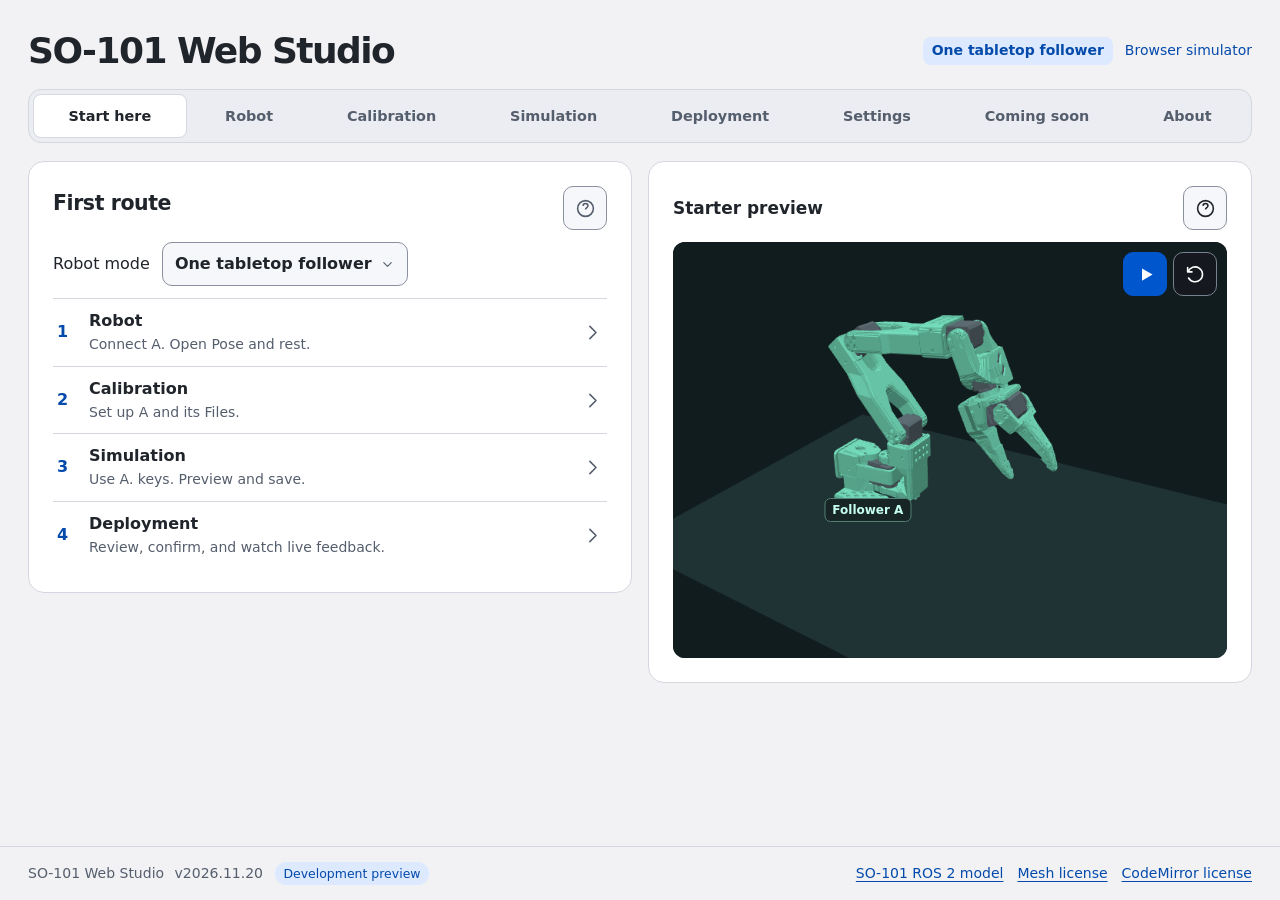
==== commit 5ae9a36b: "Fix final servo target delivery and verify settled feedback" ====
--- a/index.html
+++ b/index.html
@@ -528,7 +528,7 @@
 </main>
 <footer class="studio-footer">
   <div class="studio-footer-inner">
-    <p>SO-101 Web Studio <span class="studio-version">v2026.11.19</span> <span id="development-status" class="stage-status" hidden>Development preview</span></p>
+    <p>SO-101 Web Studio <span class="studio-version">v2026.11.20</span> <span id="development-status" class="stage-status" hidden>Development preview</span></p>
     <ul aria-label="Third-party credits and licenses">
       <li><a href="LICENSE-so101-ros2.txt">SO-101 ROS 2 model</a></li>
       <li><a href="LICENSE-meshes.txt">Mesh license</a></li>
@@ -540,7 +540,7 @@
 <script src="so101-route-settings.js?v=20261118-simultaneous"></script>
 <script src="so101-viewer.js?v=mode-workspaces"></script>
 <script src="pages-compiler.js?v=independent-cards"></script>
-<script src="pages-serial.js?v=two-followers"></script>
+<script src="pages-serial.js?v=2026.11.20-final-hold"></script>
 <script src="pages-arm.js?v=release-stages"></script>
 <script src="vendor/codemirror.js"></script>
 <script src="vendor/codemirror-python.js"></script>
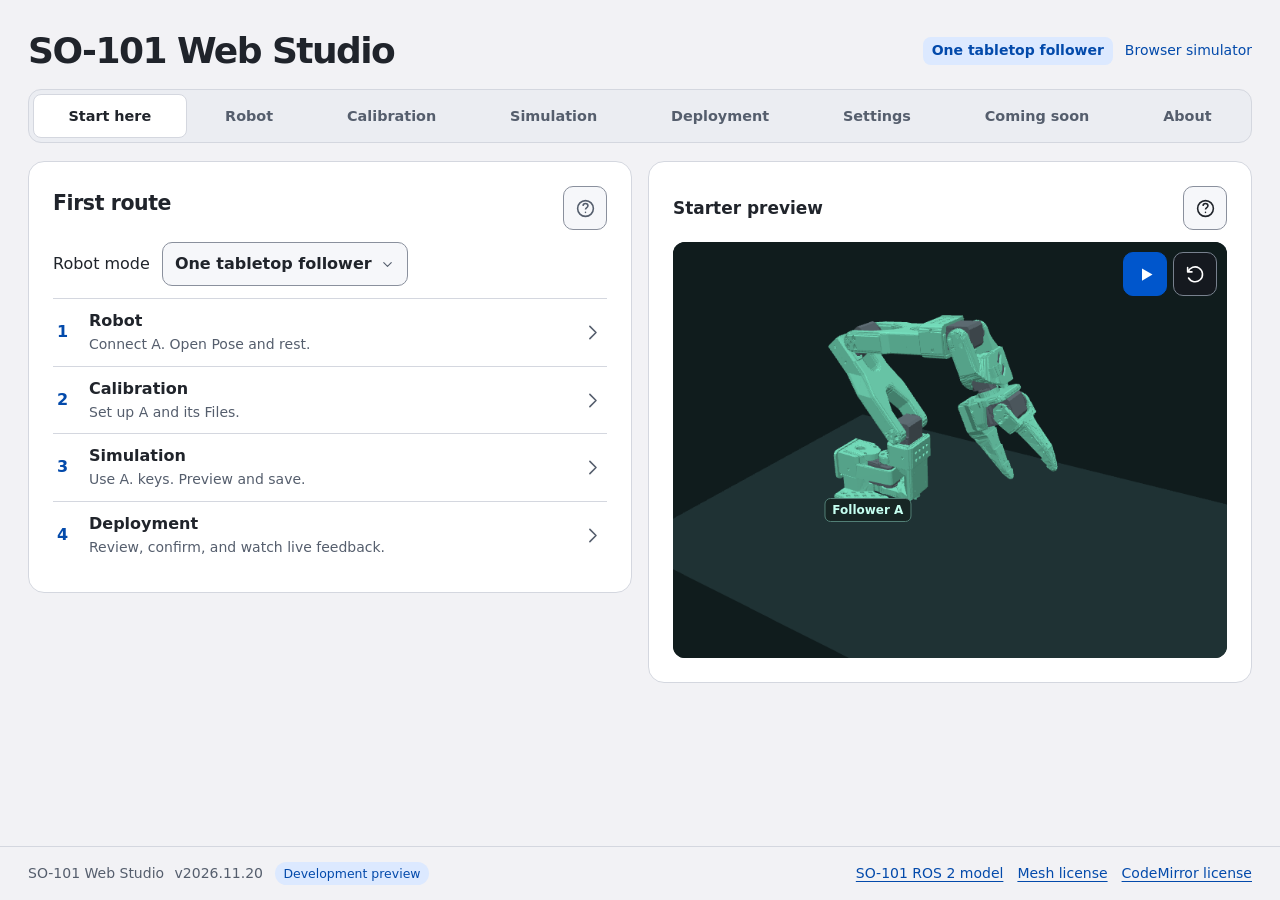
==== commit 01c100c9: "Require completed simulation for deployment handoff and repair help icon" ====
--- a/index.html
+++ b/index.html
@@ -10,7 +10,7 @@
 <link rel="stylesheet" href="studio-editor.css?v=export-editor">
 <link rel="stylesheet" href="codebook.css?v=independent-cards">
 <svg class="studio-glyphs" xmlns="http://www.w3.org/2000/svg" aria-hidden="true" width="0" height="0">
-  <symbol id="glyph-help" viewBox="0 0 24 24"><circle cx="12" cy="12" r="9"/><path d="M9.2 9a2.8 2.8 0 0 1 5.6 0c0 2-2.8 2.1-2.8 4.2m0 3.2h.01"/></symbol>
+  <symbol id="glyph-help" viewBox="0 0 24 24"><circle cx="12" cy="12" r="9"/><path d="M9.2 9a2.8 2.8 0 0 1 5.6 0c0 2-2.8 2.1-2.8 4.2"/><circle cx="12" cy="16.4" r="0.9" fill="currentColor" stroke="none"/></symbol>
   <symbol id="glyph-close" viewBox="0 0 24 24"><path d="m6 6 12 12M18 6 6 18"/></symbol>
   <symbol id="glyph-expand" viewBox="0 0 24 24"><path d="M8 4H4v4m12-4h4v4M4 16v4h4m12-4v4h-4"/></symbol>
   <symbol id="glyph-collapse" viewBox="0 0 24 24"><path d="M4 8h4V4m12 4h-4V4M4 16h4v4m12-4h-4v4"/></symbol>
@@ -100,6 +100,7 @@
       </div>
       <div class="panel-tools">
         <button id="preview" type="button" class="icon-action primary" aria-label="Preview in 3D"><svg viewBox="0 0 24 24" width="21" height="21" fill="none" stroke="currentColor" stroke-width="1.8" stroke-linecap="round" stroke-linejoin="round" aria-hidden="true" focusable="false"><use href="#glyph-play"/></svg></button>
+        <button id="deploy" type="button" class="icon-action" aria-label="Prepare deployment" title="Prepare deployment" hidden disabled><svg viewBox="0 0 24 24" width="21" height="21" fill="none" stroke="currentColor" stroke-width="1.8" stroke-linecap="round" stroke-linejoin="round" aria-hidden="true" focusable="false"><use href="#glyph-upload"/></svg></button>
         <button id="stop-preview" type="button" class="icon-action" aria-label="Stop preview" disabled><svg viewBox="0 0 24 24" width="21" height="21" fill="none" stroke="currentColor" stroke-width="1.8" stroke-linecap="round" stroke-linejoin="round" aria-hidden="true" focusable="false"><use href="#glyph-stop"/></svg></button>
         <button id="expand-editor" type="button" class="icon-action" aria-pressed="false" aria-label="Expand editor"><svg viewBox="0 0 24 24" width="21" height="21" fill="none" stroke="currentColor" stroke-width="1.8" stroke-linecap="round" stroke-linejoin="round" aria-hidden="true" focusable="false"><use href="#glyph-expand"/></svg></button>
       </div>
@@ -245,15 +246,14 @@
           <p>Name the program and select the save icon to keep it in this browser. In Files, choose Download Python source to keep the full A/B route.</p>
           <p>Generate LeRobot function supports one named arm per export. Download Python source to keep a complete two-arm route.</p>
         </section>
-        <p>In Web Studio, select <strong>Start here</strong> for connection and calibration instructions. After previewing, choose <strong>Prepare deployment</strong> and review the full route with your teacher. Select <strong>Confirm and run route</strong> once to run the moves in order.</p>
+        <p>In Web Studio, select <strong>Start here</strong> for connection and calibration instructions. After previewing, choose the <strong>Prepare deployment</strong> icon beside Play in Simulation and review the full route with your teacher. Select <strong>Confirm and run route</strong> once to run the moves in order.</p>
       </div>
   </section>
 </div>
 <div id="deployment" role="tabpanel" aria-labelledby="tab-deployment" class="grid" hidden>
   <section class="panel">
     <div class="rail"><h2>Route review</h2><button type="button" class="icon-action card-help" data-help-view="deployment" aria-label="Help with route review" aria-haspopup="dialog"><svg viewBox="0 0 24 24" width="21" height="21" fill="none" stroke="currentColor" stroke-width="1.8" aria-hidden="true"><use href="#glyph-help"/></svg></button></div>
-    <p id="deployment-status" class="status" role="status">Connect a calibrated arm and preview your code to prepare a route.</p>
-    <div class="actions"><button id="deploy" class="primary" disabled>Prepare deployment</button></div>
+    <p id="deployment-status" class="status" role="status">Complete a preview in Simulation, then select Prepare deployment beside Play.</p>
     <section id="replay" hidden>
       <h3 id="physical-title">Follower A</h3>
       <p id="step-status" class="status" role="status"></p>
@@ -454,8 +454,8 @@
   </section>
 </template>
 <template id="help-getting-started">
-  <div data-mode="single"><ol><li>One tabletop follower uses arm A. You can practise in Simulation without connecting hardware.</li><li>Play the starter in the right viewer. In Simulation, copy a Codebook example, preview it, then use the save icon and Files menu.</li><li>For hardware, use Calibration to prepare a new arm or restore its file. In Robot, select Connect USB on A’s card.</li><li>Open Pose and rest on A’s card to read its pose or save and return to rest. Preview your route before Deployment.</li></ol></div>
-  <div data-mode="dual"><ol><li>Two tabletop followers is a development mode. A is the right arm and B the left, shown together in the preview.</li><li>Play the starter. In Simulation, copy Move both arms and return to rest from Codebook. Put A. and B. targets in one call to move both together.</li><li>Each arm has its own stacked Calibration group and Settings card. Calibration and files stay together, with a Files menu and save icon.</li><li>In Robot, connect each arm’s adapter and open its Pose and rest panel. Read each pose, preview the route, then review both arms in Deployment.</li></ol></div>
+  <div data-mode="single"><ol><li>One tabletop follower uses arm A. You can practise in Simulation without connecting hardware.</li><li>Play the starter in the right viewer. In Simulation, copy a Codebook example, preview it, then use the save icon and Files menu.</li><li>For hardware, use Calibration to prepare a new arm or restore its file. In Robot, select Connect USB on A’s card.</li><li>Open Pose and rest on A’s card to read its pose or save and return to rest. Preview your route, then select Prepare deployment beside Play in Simulation.</li></ol></div>
+  <div data-mode="dual"><ol><li>Two tabletop followers is a development mode. A is the right arm and B the left, shown together in the preview.</li><li>Play the starter. In Simulation, copy Move both arms and return to rest from Codebook. Put A. and B. targets in one call to move both together.</li><li>Each arm has its own stacked Calibration group and Settings card. Calibration and files stay together, with a Files menu and save icon.</li><li>In Robot, connect each arm’s adapter and open its Pose and rest panel. Read each pose, preview the route, then select Prepare deployment beside Play to review both arms.</li></ol></div>
 </template>
 <template id="help-hardware">
   <div data-mode="single"><ol><li>Secure A, connect motor power and USB, and close other apps using its port. Use desktop Chrome or Edge.</li><li>Select Connect USB on Arm A’s card and choose its adapter. For a new arm, use Calibration first.</li><li>Select Pose and rest. The crosshair reads the current pose; the save icon records it as rest; the reset icon returns to rest after a warning.</li><li>The disconnect icon releases the connection. Support A before confirming.</li></ol></div>
@@ -470,8 +470,8 @@
   <div data-mode="dual"><ol><li>Open Codebook and copy Move both arms and return to rest into the Python editor.</li><li>Every key starts with A. or B. Put targets for both arms in the same <code>send_action()</code> call for a simultaneous step.</li><li>Select Play and watch both labels and motor highlights. The example records the starting wrist angles and returns to them.</li><li>Name the program and use the save icon. Files → Saved programs reopens a copy; Download Python source keeps the full A/B route.</li><li>Generate LeRobot function exports one named arm per function. Preview after each code change before deploying.</li></ol></div>
 </template>
 <template id="help-deployment">
-  <div data-mode="single"><ol><li>In Robot, connect A and open Pose and rest. Read its current pose. Use Return to rest first if the route should begin at saved rest.</li><li>Preview the code in Simulation, then select Prepare deployment.</li><li>Review A’s targets and full path with your teacher. Keep hands clear and select Confirm and run route once.</li><li>Watch the live 3D pose and position feedback. Stop route stops the run.</li></ol></div>
-  <div data-mode="dual"><ol><li>Connect both arms in Robot. Open each Pose and rest panel and read its pose. Return each arm to saved rest first if needed.</li><li>Preview the A/B route, then select Prepare deployment. Check the arm name on every target.</li><li>Review both full paths and the space between arms with your teacher. Keep hands clear and select Confirm and run route once.</li><li>Targets in one call move together. Watch both labels and live feedback; each step finishes before the next begins. Stop route stops both arms.</li></ol></div>
+  <div data-mode="single"><ol><li>In Robot, connect A and open Pose and rest. Read its current pose. Use Return to rest first if the route should begin at saved rest.</li><li>Preview the code in Simulation, then select the Prepare deployment icon beside Play in Simulation.</li><li>Review A’s targets and full path with your teacher. Keep hands clear and select Confirm and run route once.</li><li>Watch the live 3D pose and position feedback. Stop route stops the run.</li></ol></div>
+  <div data-mode="dual"><ol><li>Connect both arms in Robot. Open each Pose and rest panel and read its pose. Return each arm to saved rest first if needed.</li><li>Preview the A/B route, then select the Prepare deployment icon beside Play in Simulation. Check the arm name on every target.</li><li>Review both full paths and the space between arms with your teacher. Keep hands clear and select Confirm and run route once.</li><li>Targets in one call move together. Watch both labels and live feedback; each step finishes before the next begins. Stop route stops both arms.</li></ol></div>
 </template>
 <template id="help-settings">
   <div data-mode="single"><ol><li>Settings shows A’s profile. Enter its LeRobot ID in the name field.</li><li>The name, save icon, and profile-actions icon stay on one row. Select the save icon to save A.</li><li>Advanced settings holds joint directions. Set them after comparing A’s real motion with the preview.</li><li>The profile-actions menu contains Remove profile and asks for confirmation. Calibration files are managed in Calibration.</li></ol></div>
@@ -548,5 +548,5 @@
 <script src="python-editor.js?v=independent-cards"></script>
 <script src="codebook.js?v=independent-cards"></script>
 <script src="studio-dropdowns.js?v=control-row"></script>
-<script src="studio.js?v=release-guides"></script>
+<script src="studio.js?v=simulation-handoff"></script>
 </html>
